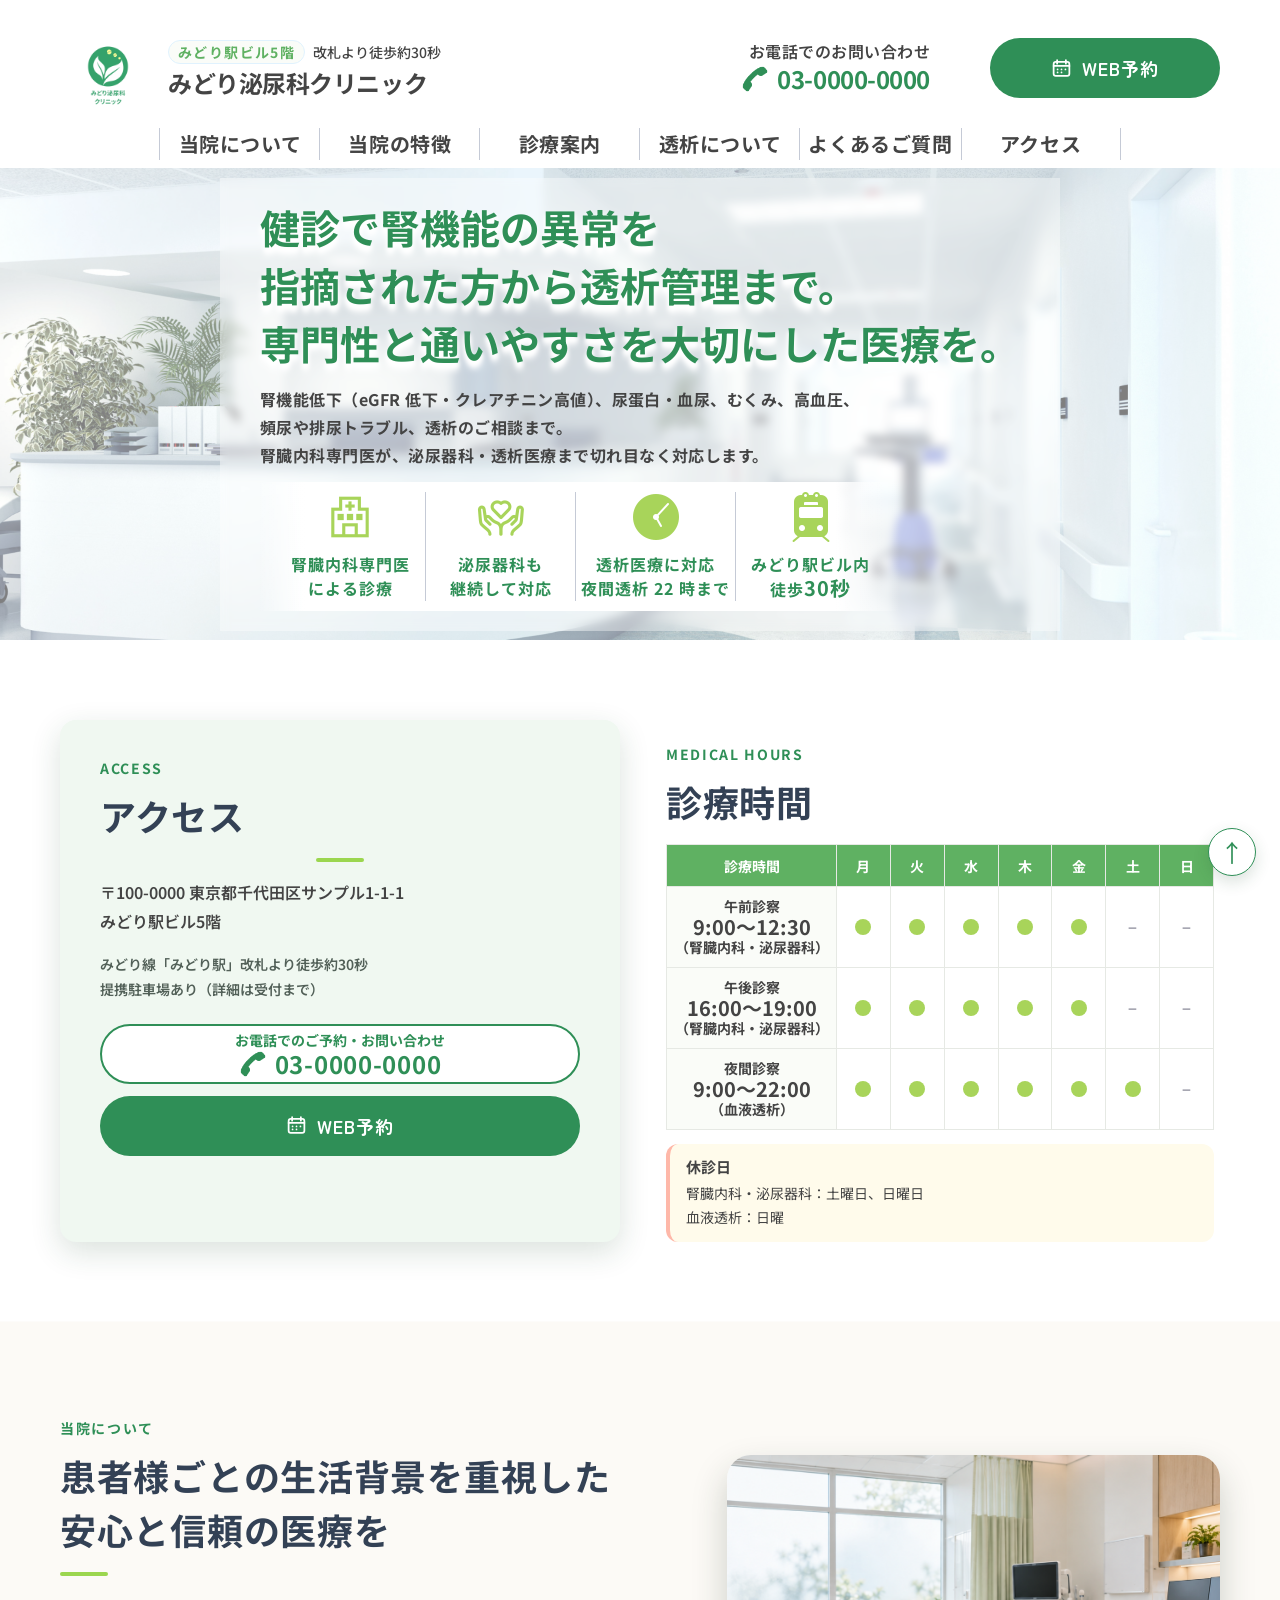
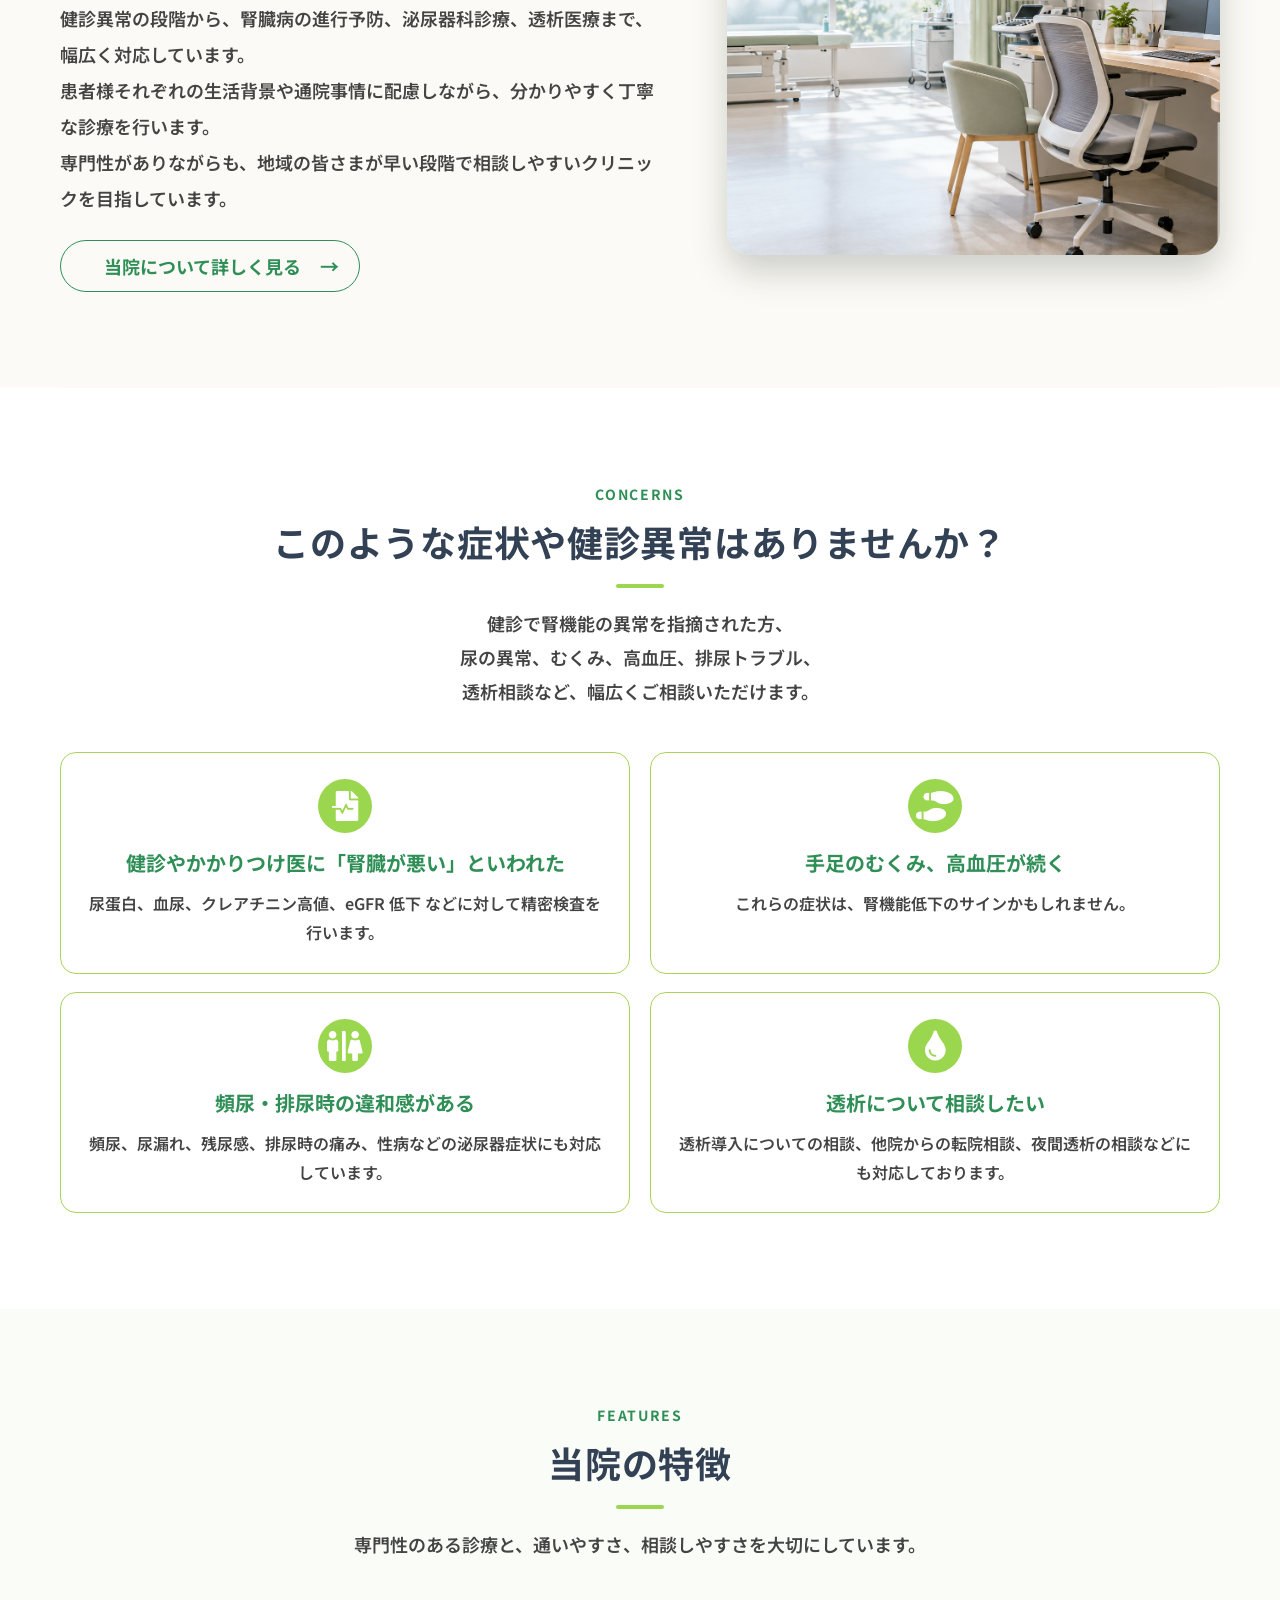
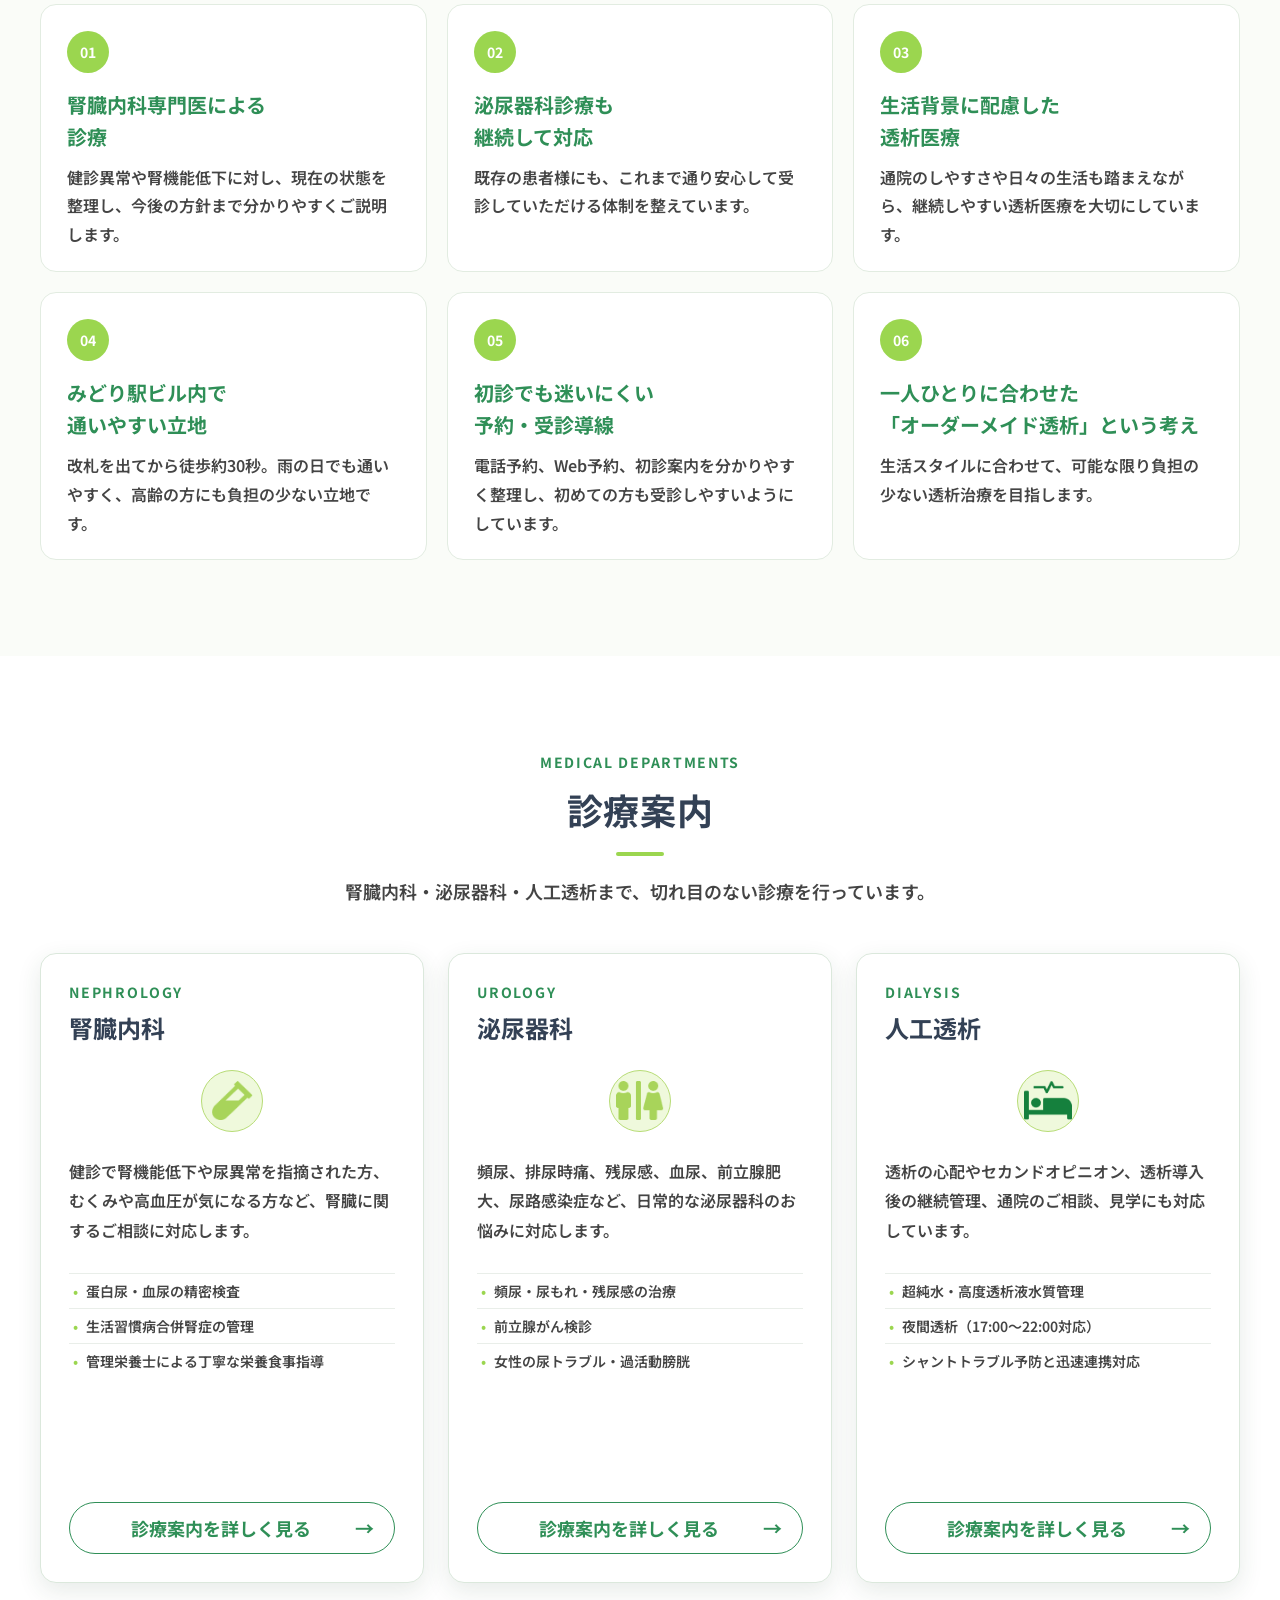
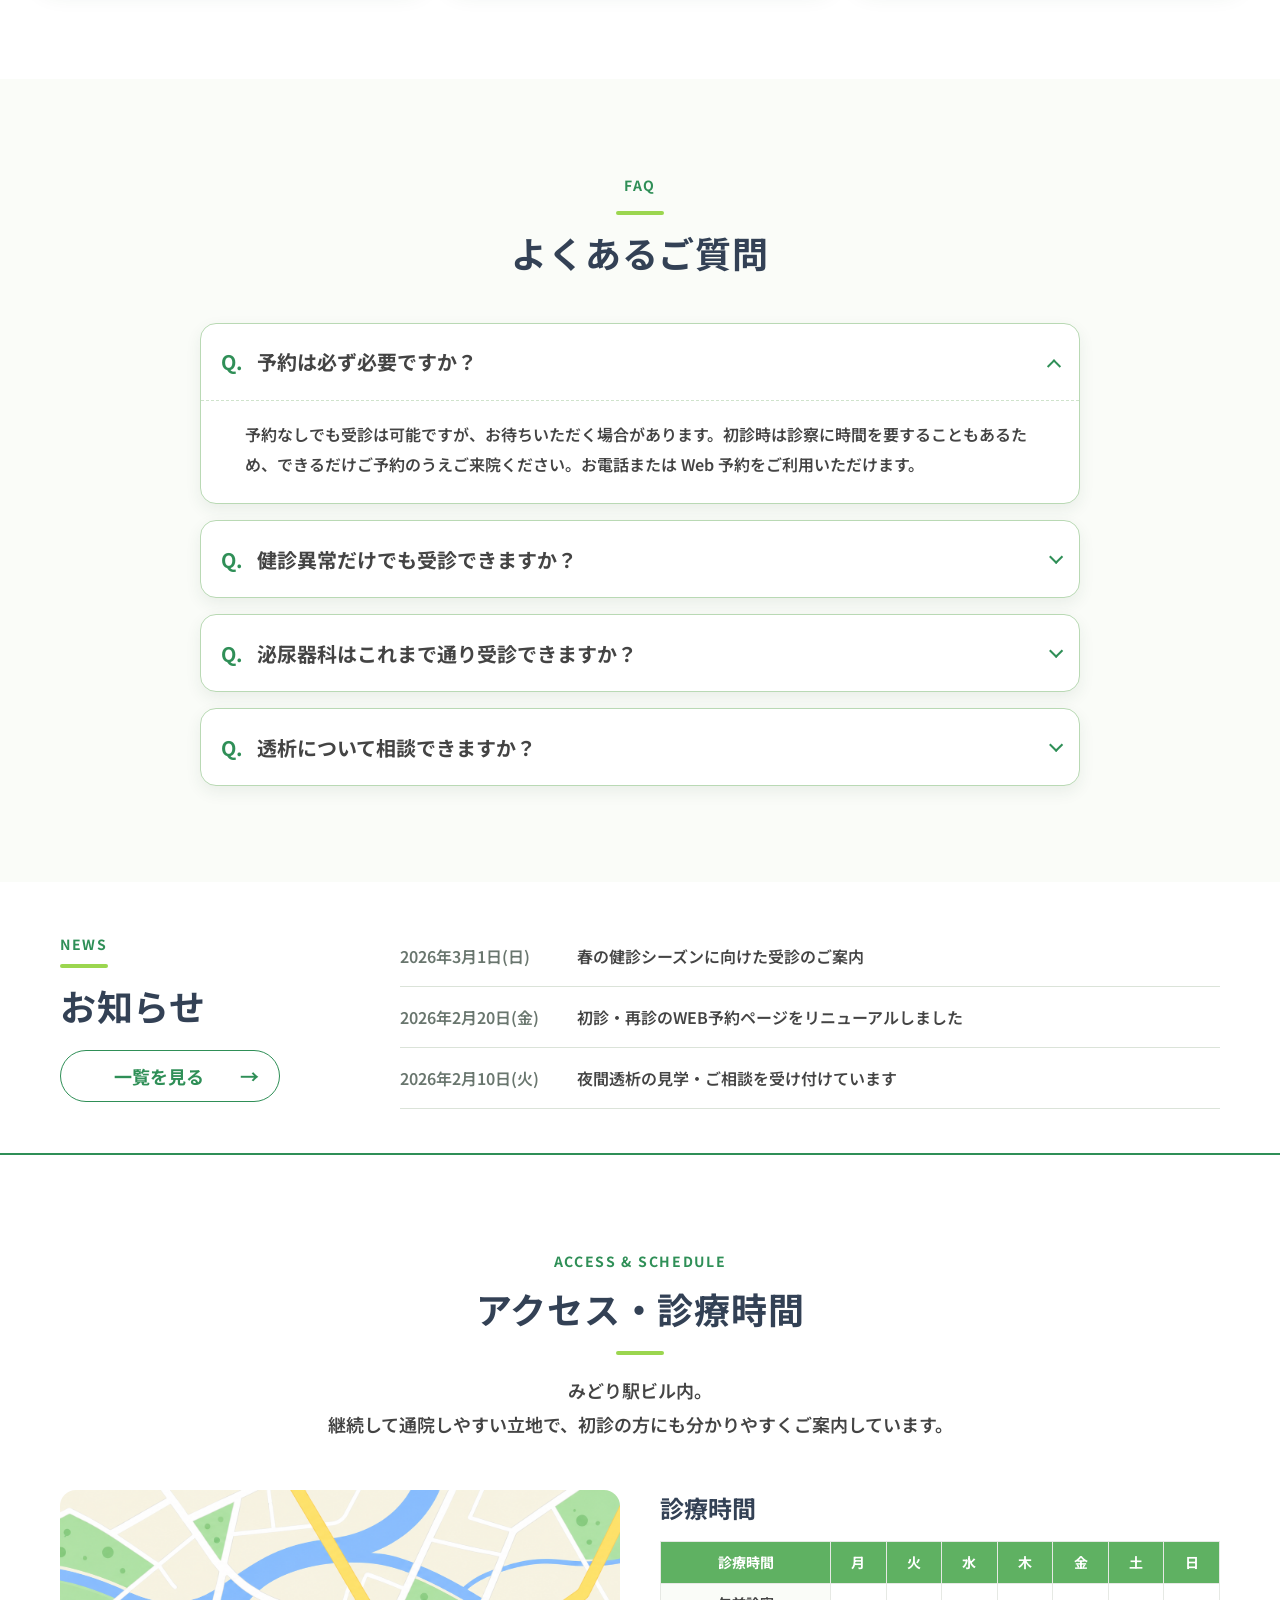
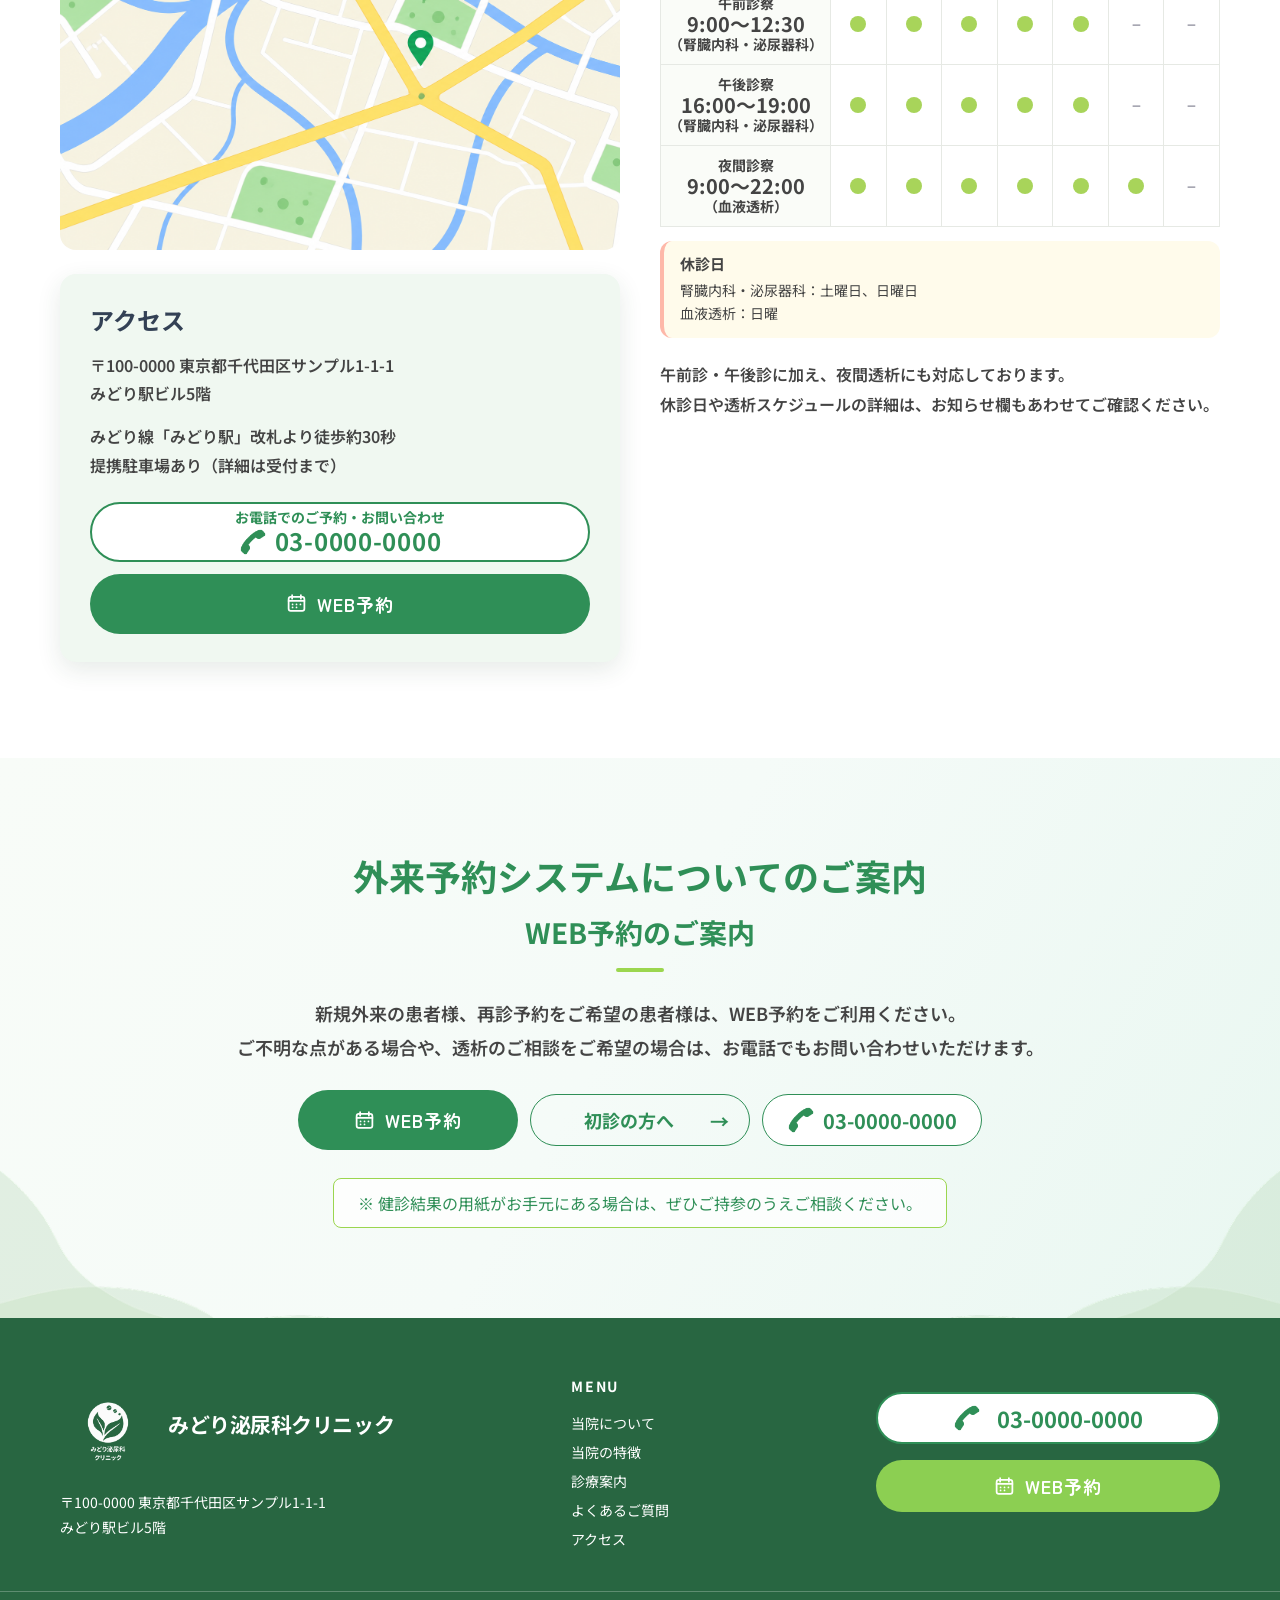
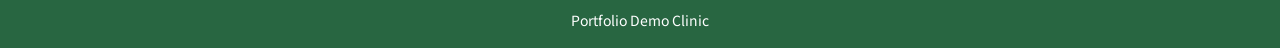
==== index.html @ 46f527d0 "Add files via upload" ====
<!doctype html>
<html lang="ja">
  <head>
    <meta charset="UTF-8" />
    <meta name="viewport" content="width=device-width, initial-scale=1.0" />
    <meta name="description" content="みどり泌尿科クリニック" />
    <title>みどり泌尿科クリニック</title>
    <link rel="stylesheet" href="./css/style.css" />
  </head>
  <body id="top">
    <div id="app">
  <!-- Header -->
  <header class="site-header" data-node-id="1667:19910">
    <div class="header__main shell">
      <a class="brand" href="#top" aria-label="みどり泌尿科クリニック ホーム">
        <img class="brand__logo brand__logo--image" src="./images/clinic-logo.png" alt="みどり泌尿科クリニック ロゴ" />
        <span class="brand__copy">
          <span class="brand__eyebrow"><b>みどり駅ビル5階</b><small>改札より徒歩約30秒</small></span>
          <span class="brand__name">みどり泌尿科クリニック</span>
        </span>
      </a>
      <div class="header__actions">
        <a class="phone" href="tel:0300000000">
          <span>お電話でのお問い合わせ</span>
          <strong><img src="./images/call.png" alt="" aria-hidden="true" />03-0000-0000</strong>
        </a>
        <a class="booking button" href="#booking">WEB予約</a>
      </div>
      <input class="menu-toggle" id="menu-toggle" type="checkbox" />
      <label class="menu-button" for="menu-toggle">
        <img src="./images/mobile-menu.svg" alt="" /><span class="sr-only">メニューを開く</span>
      </label>
    </div>
    <nav class="global-nav" id="global-nav" aria-label="メインナビゲーション">
      <div class="global-nav__inner">
        <a href="#about">当院について</a><a href="#features">当院の特徴</a><a href="#departments">診療案内</a><a href="#departments">透析について</a><a href="#faq">よくあるご質問</a><a href="#access">アクセス</a>
      </div>
    </nav>
  </header>

  <!-- Main content -->
  <main>
    <!-- Hero / FV -->
    <section class="hero" data-node-id="1667:19911">
      <img class="hero__background" src="./images/hero.png" alt="清潔感のあるクリニック院内" />
      <div class="hero__shell shell">
        <div class="hero__panel">
          <h1>
            <span class="copy-desktop">健診で腎機能の異常を<br />指摘された方から透析管理まで。<br />専門性と通いやすさを大切にした医療を。</span>
            <span class="copy-mobile"><span>健診で腎機能の異常を指摘された方から透析管理まで。</span><span>専門性と通いやすさを</span><span>大切にした医療を。</span></span>
          </h1>
          <p class="hero__lead">
            <span class="copy-desktop">腎機能低下（eGFR 低下・クレアチニン高値）、尿蛋白・血尿、むくみ、高血圧、<br />頻尿や排尿トラブル、透析のご相談まで。<br />腎臓内科専門医が、泌尿器科・透析医療まで切れ目なく対応します。</span>
            <span class="copy-mobile"><span>腎機能低下（eGFR 低下・クレアチニン値）、尿蛋白・血尿、むくみ、高血圧、頻尿や</span><span>排尿トラブル、透析のご相談まで。</span><span>腎臓内科専門医が、泌尿器科・透析医療まで</span><span>切れ目なく対応します。</span></span>
          </p>
          <ul class="feature-list">
            
              <li class="feature-list__item">
                <img src="./images/hospital.png" alt="" />
                <span>腎臓内科専門医<br />による診療</span>
              </li>
              <li class="feature-list__item">
                <img src="./images/charity.png" alt="" />
                <span>泌尿器科も<br />継続して対応</span>
              </li>
              <li class="feature-list__item">
                <img src="./images/clock.png" alt="" />
                <span>透析医療に対応<br />夜間透析 22 時まで</span>
              </li>
              <li class="feature-list__item">
                <img src="./images/train.png" alt="" />
                <span>みどり駅ビル内<br />徒歩<strong>30秒</strong></span>
              </li>
          </ul>
        </div>
        <section class="mobile-info" aria-label="アクセス・診療時間・ご予約情報">
          <div class="mobile-info__block mobile-info__access">
            <span class="round-icon round-icon--pin" aria-hidden="true"></span>
            <h2>アクセス</h2>
            <p>〒100-0000 東京都千代田区サンプル1-1-1<br />みどり駅ビル5階</p>
          </div>
          <div class="mobile-info__block mobile-info__schedule">
            <span class="round-icon round-icon--clock" aria-hidden="true"></span>
            <h2>診療時間</h2>
            
  <div class="schedule-table-wrap">
    <table class="schedule-table">
      <thead><tr><th>診療時間</th><th>月</th><th>火</th><th>水</th><th>木</th><th>金</th><th>土</th><th>日</th></tr></thead>
      <tbody><tr><th><small>午前診察</small><strong>9:00<br />〜<br />12:30</strong><small>（腎臓内科・泌尿器科）</small></th><td><img src="./images/schedule-dot.svg" alt="診療あり" /></td><td><img src="./images/schedule-dot.svg" alt="診療あり" /></td><td><img src="./images/schedule-dot.svg" alt="診療あり" /></td><td><img src="./images/schedule-dot.svg" alt="診療あり" /></td><td><img src="./images/schedule-dot.svg" alt="診療あり" /></td><td>−</td><td>−</td></tr><tr><th><small>午後診察</small><strong>16:00<br />〜<br />19:00</strong><small>（腎臓内科・泌尿器科）</small></th><td><img src="./images/schedule-dot.svg" alt="診療あり" /></td><td><img src="./images/schedule-dot.svg" alt="診療あり" /></td><td><img src="./images/schedule-dot.svg" alt="診療あり" /></td><td><img src="./images/schedule-dot.svg" alt="診療あり" /></td><td><img src="./images/schedule-dot.svg" alt="診療あり" /></td><td>−</td><td>−</td></tr><tr><th><small>夜間診察</small><strong>9:00<br />〜<br />22:00</strong><small>（血液透析）</small></th><td><img src="./images/schedule-dot.svg" alt="診療あり" /></td><td><img src="./images/schedule-dot.svg" alt="診療あり" /></td><td><img src="./images/schedule-dot.svg" alt="診療あり" /></td><td><img src="./images/schedule-dot.svg" alt="診療あり" /></td><td><img src="./images/schedule-dot.svg" alt="診療あり" /></td><td><img src="./images/schedule-dot.svg" alt="診療あり" /></td><td>−</td></tr></tbody>
    </table>
  </div>
            <div class="closed-days"><h3>休診日</h3><p>腎臓内科・泌尿器科：土曜日、日曜日</p><p>血液透析：日曜</p></div>
          </div>
          <div class="mobile-info__block mobile-info__phone">
            <span class="round-icon round-icon--phone" aria-hidden="true"></span>
            <h2>お電話でのご予約</h2>
            <a class="mobile-phone" href="tel:0300000000"><small>お電話でのご予約・お問い合わせ</small><strong><img src="./images/call.png" alt="" />03-0000-0000</strong></a>
            <p class="caption">受付時間：診療時間に準ずる</p>
          </div>
          <div class="mobile-info__block mobile-info__booking">
            <span class="round-icon round-icon--calendar" aria-hidden="true"></span>
            <h2>24時間受付</h2>
            <a class="button mobile-booking" href="#booking">WEB予約</a>
          </div>
        </section>
      </div>
    </section>

    <!-- Access and schedule -->
    <section class="quick-access section-shell" aria-label="アクセスと診療時間">
      <article class="clinic-card">
        <p class="section-kicker">ACCESS</p><h2>アクセス</h2>
        <p>〒100-0000 東京都千代田区サンプル1-1-1<br />みどり駅ビル5階</p>
        <p class="clinic-card__route">みどり線「みどり駅」改札より徒歩約30秒<br />提携駐車場あり（詳細は受付まで）</p>
        <a class="phone-button" href="tel:0300000000"><small>お電話でのご予約・お問い合わせ</small><strong><img src="./images/call.png" alt="" aria-hidden="true" />03-0000-0000</strong></a>
        <a class="button" href="#booking">WEB予約</a>
      </article>
      <article class="quick-schedule"><p class="section-kicker">MEDICAL HOURS</p><h2>診療時間</h2>
  <div class="schedule-table-wrap">
    <table class="schedule-table">
      <thead><tr><th>診療時間</th><th>月</th><th>火</th><th>水</th><th>木</th><th>金</th><th>土</th><th>日</th></tr></thead>
      <tbody><tr><th><small>午前診察</small><strong>9:00<br />〜<br />12:30</strong><small>（腎臓内科・泌尿器科）</small></th><td><img src="./images/schedule-dot.svg" alt="診療あり" /></td><td><img src="./images/schedule-dot.svg" alt="診療あり" /></td><td><img src="./images/schedule-dot.svg" alt="診療あり" /></td><td><img src="./images/schedule-dot.svg" alt="診療あり" /></td><td><img src="./images/schedule-dot.svg" alt="診療あり" /></td><td>−</td><td>−</td></tr><tr><th><small>午後診察</small><strong>16:00<br />〜<br />19:00</strong><small>（腎臓内科・泌尿器科）</small></th><td><img src="./images/schedule-dot.svg" alt="診療あり" /></td><td><img src="./images/schedule-dot.svg" alt="診療あり" /></td><td><img src="./images/schedule-dot.svg" alt="診療あり" /></td><td><img src="./images/schedule-dot.svg" alt="診療あり" /></td><td><img src="./images/schedule-dot.svg" alt="診療あり" /></td><td>−</td><td>−</td></tr><tr><th><small>夜間診察</small><strong>9:00<br />〜<br />22:00</strong><small>（血液透析）</small></th><td><img src="./images/schedule-dot.svg" alt="診療あり" /></td><td><img src="./images/schedule-dot.svg" alt="診療あり" /></td><td><img src="./images/schedule-dot.svg" alt="診療あり" /></td><td><img src="./images/schedule-dot.svg" alt="診療あり" /></td><td><img src="./images/schedule-dot.svg" alt="診療あり" /></td><td><img src="./images/schedule-dot.svg" alt="診療あり" /></td><td>−</td></tr></tbody>
    </table>
  </div><div class="closed-days"><h3>休診日</h3><p>腎臓内科・泌尿器科：土曜日、日曜日</p><p>血液透析：日曜</p></div></article>
    </section>

    <!-- About clinic -->
    <section class="about section-shell" id="about">
      <div class="about__copy"><p class="section-kicker">当院について</p><h2>患者様ごとの生活背景を重視した<br />安心と信頼の医療を</h2><p>健診異常の段階から、腎臓病の進行予防、泌尿器科診療、透析医療まで、幅広く対応しています。<br />患者様それぞれの生活背景や通院事情に配慮しながら、分かりやすく丁寧な診療を行います。<br />専門性がありながらも、地域の皆さまが早い段階で相談しやすいクリニックを目指しています。</p><a class="outline-button" href="#departments">当院について詳しく見る <span>→</span></a></div>
      <img class="about__image" src="./images/about-clinic-room.png" alt="明るく清潔なクリニックの診察室" />
    </section>

    <!-- Concerns -->
    <section class="concerns section-shell">
      <div class="section-heading"><p class="section-kicker">CONCERNS</p><h2>このような症状や健診異常はありませんか？</h2><p>健診で腎機能の異常を指摘された方、<br />尿の異常、むくみ、高血圧、排尿トラブル、<br />透析相談など、幅広くご相談いただけます。</p></div>
      <div class="concern-grid"><article class="concern-card"><span class="concern-card__icon"><img src="./images/concerns-1.png" alt="" /></span><div><h3>健診やかかりつけ医に「腎臓が悪い」といわれた</h3><p>尿蛋白、血尿、クレアチニン高値、eGFR 低下 などに対して精密検査を行います。</p></div></article><article class="concern-card"><span class="concern-card__icon"><img src="./images/concerns-2.png" alt="" /></span><div><h3>手足のむくみ、高血圧が続く</h3><p>これらの症状は、腎機能低下のサインかもしれません。</p></div></article><article class="concern-card"><span class="concern-card__icon"><img src="./images/concerns-3.png" alt="" /></span><div><h3>頻尿・排尿時の違和感がある</h3><p>頻尿、尿漏れ、残尿感、排尿時の痛み、性病などの泌尿器症状にも対応しています。</p></div></article><article class="concern-card"><span class="concern-card__icon"><img src="./images/concerns-4.png" alt="" /></span><div><h3>透析について相談したい</h3><p>透析導入についての相談、他院からの転院相談、夜間透析の相談などにも対応しております。</p></div></article></div>
    </section>

    <!-- Clinic features -->
    <section class="features-section" id="features"><div class="section-shell"><div class="section-heading"><p class="section-kicker">FEATURES</p><h2>当院の特徴</h2><p>専門性のある診療と、通いやすさ、相談しやすさを大切にしています。</p></div><div class="feature-grid"><article class="feature-card"><span>01</span><h3>腎臓内科専門医による<br />診療</h3><p>健診異常や腎機能低下に対し、現在の状態を整理し、今後の方針まで分かりやすくご説明します。</p></article><article class="feature-card"><span>02</span><h3>泌尿器科診療も<br />継続して対応</h3><p>既存の患者様にも、これまで通り安心して受診していただける体制を整えています。</p></article><article class="feature-card"><span>03</span><h3>生活背景に配慮した<br />透析医療</h3><p>通院のしやすさや日々の生活も踏まえながら、継続しやすい透析医療を大切にしています。</p></article><article class="feature-card"><span>04</span><h3>みどり駅ビル内で<br />通いやすい立地</h3><p>改札を出てから徒歩約30秒。雨の日でも通いやすく、高齢の方にも負担の少ない立地です。</p></article><article class="feature-card"><span>05</span><h3>初診でも迷いにくい<br />予約・受診導線</h3><p>電話予約、Web予約、初診案内を分かりやすく整理し、初めての方も受診しやすいようにしています。</p></article><article class="feature-card"><span>06</span><h3>一人ひとりに合わせた<br />「オーダーメイド透析」という考え</h3><p>生活スタイルに合わせて、可能な限り負担の少ない透析治療を目指します。</p></article></div></div></section>

    <!-- Medical departments -->
    <section class="departments section-shell" id="departments"><div class="section-heading"><p class="section-kicker">MEDICAL DEPARTMENTS</p><h2>診療案内</h2><p>腎臓内科・泌尿器科・人工透析まで、切れ目のない診療を行っています。</p></div><div class="department-grid"><article class="department-card"><p>NEPHROLOGY</p><h3>腎臓内科</h3><div class="department-card__symbol" aria-hidden="true"><img src="./images/nephrology.png" alt="" /></div><p class="department-card__text">健診で腎機能低下や尿異常を指摘された方、むくみや高血圧が気になる方など、腎臓に関するご相談に対応します。</p><ul><li>蛋白尿・血尿の精密検査</li><li>生活習慣病合併腎症の管理</li><li>管理栄養士による丁寧な栄養食事指導</li></ul><a class="outline-button" href="#access">診療案内を詳しく見る <span>→</span></a></article><article class="department-card"><p>UROLOGY</p><h3>泌尿器科</h3><div class="department-card__symbol" aria-hidden="true"><img src="./images/urology.png" alt="" /></div><p class="department-card__text">頻尿、排尿時痛、残尿感、血尿、前立腺肥大、尿路感染症など、日常的な泌尿器科のお悩みに対応します。</p><ul><li>頻尿・尿もれ・残尿感の治療</li><li>前立腺がん検診</li><li>女性の尿トラブル・過活動膀胱</li></ul><a class="outline-button" href="#access">診療案内を詳しく見る <span>→</span></a></article><article class="department-card"><p>DIALYSIS</p><h3>人工透析</h3><div class="department-card__symbol" aria-hidden="true"><img src="./images/dialysis.png" alt="" /></div><p class="department-card__text">透析の心配やセカンドオピニオン、透析導入後の継続管理、通院のご相談、見学にも対応しています。</p><ul><li>超純水・高度透析液水質管理</li><li>夜間透析（17:00〜22:00対応）</li><li>シャントトラブル予防と迅速連携対応</li></ul><a class="outline-button" href="#access">診療案内を詳しく見る <span>→</span></a></article></div></section>

    <!-- FAQ -->
    <section class="faq-section" id="faq"><div class="section-shell"><div class="section-heading"><p class="section-kicker">FAQ</p><h2>よくあるご質問</h2></div><div class="faq-list"><div class="faq-item"><input class="faq-toggle" type="radio" name="faq" id="faq-1" checked /><label class="faq-question" for="faq-1"><span>Q.</span>予約は必ず必要ですか？<b aria-hidden="true"></b></label><p>予約なしでも受診は可能ですが、お待ちいただく場合があります。初診時は診察に時間を要することもあるため、できるだけご予約のうえご来院ください。お電話または Web 予約をご利用いただけます。</p></div><div class="faq-item"><input class="faq-toggle" type="radio" name="faq" id="faq-2" /><label class="faq-question" for="faq-2"><span>Q.</span>健診異常だけでも受診できますか？<b aria-hidden="true"></b></label><p>はい。健診結果をご持参のうえご相談ください。必要に応じて、精密検査や今後の治療方針をご案内します。</p></div><div class="faq-item"><input class="faq-toggle" type="radio" name="faq" id="faq-3" /><label class="faq-question" for="faq-3"><span>Q.</span>泌尿器科はこれまで通り受診できますか？<b aria-hidden="true"></b></label><p>はい。頻尿、血尿、排尿時の痛みなど、泌尿器科の症状にもこれまで通り対応しています。</p></div><div class="faq-item"><input class="faq-toggle" type="radio" name="faq" id="faq-4" /><label class="faq-question" for="faq-4"><span>Q.</span>透析について相談できますか？<b aria-hidden="true"></b></label><p>透析導入のご相談、他院からの転院、夜間透析についてもお気軽にお問い合わせください。</p></div></div></div></section>

    <!-- News -->
    <section class="news section-shell" id="news"><div><p class="section-kicker">NEWS</p><h2>お知らせ</h2><a class="outline-button" href="#news">一覧を見る <span>→</span></a></div><ul><li><time datetime="2026-03-01">2026年3月1日(日)</time><a href="#news">春の健診シーズンに向けた受診のご案内</a></li><li><time datetime="2026-02-20">2026年2月20日(金)</time><a href="#news">初診・再診のWEB予約ページをリニューアルしました</a></li><li><time datetime="2026-02-10">2026年2月10日(火)</time><a href="#news">夜間透析の見学・ご相談を受け付けています</a></li></ul></section>

    <!-- Access and schedule details -->
    <section class="access-section" id="access"><div class="section-shell"><div class="section-heading"><p class="section-kicker">ACCESS &amp; SCHEDULE</p><h2>アクセス・診療時間</h2><p>みどり駅ビル内。<br />継続して通院しやすい立地で、初診の方にも分かりやすくご案内しています。</p></div><div class="access-grid"><div><div class="map-placeholder" role="img" aria-label="みどり駅ビル周辺地図">MAP</div><article class="access-contact"><h3>アクセス</h3><p>〒100-0000 東京都千代田区サンプル1-1-1<br />みどり駅ビル5階</p><p>みどり線「みどり駅」改札より徒歩約30秒<br />提携駐車場あり（詳細は受付まで）</p><a class="phone-button" href="tel:0300000000"><small>お電話でのご予約・お問い合わせ</small><strong><img src="./images/call.png" alt="" aria-hidden="true" />03-0000-0000</strong></a><a class="button" href="#booking">WEB予約</a></article></div><article class="access-schedule"><h3>診療時間</h3>
  <div class="schedule-table-wrap">
    <table class="schedule-table">
      <thead><tr><th>診療時間</th><th>月</th><th>火</th><th>水</th><th>木</th><th>金</th><th>土</th><th>日</th></tr></thead>
      <tbody><tr><th><small>午前診察</small><strong>9:00<br />〜<br />12:30</strong><small>（腎臓内科・泌尿器科）</small></th><td><img src="./images/schedule-dot.svg" alt="診療あり" /></td><td><img src="./images/schedule-dot.svg" alt="診療あり" /></td><td><img src="./images/schedule-dot.svg" alt="診療あり" /></td><td><img src="./images/schedule-dot.svg" alt="診療あり" /></td><td><img src="./images/schedule-dot.svg" alt="診療あり" /></td><td>−</td><td>−</td></tr><tr><th><small>午後診察</small><strong>16:00<br />〜<br />19:00</strong><small>（腎臓内科・泌尿器科）</small></th><td><img src="./images/schedule-dot.svg" alt="診療あり" /></td><td><img src="./images/schedule-dot.svg" alt="診療あり" /></td><td><img src="./images/schedule-dot.svg" alt="診療あり" /></td><td><img src="./images/schedule-dot.svg" alt="診療あり" /></td><td><img src="./images/schedule-dot.svg" alt="診療あり" /></td><td>−</td><td>−</td></tr><tr><th><small>夜間診察</small><strong>9:00<br />〜<br />22:00</strong><small>（血液透析）</small></th><td><img src="./images/schedule-dot.svg" alt="診療あり" /></td><td><img src="./images/schedule-dot.svg" alt="診療あり" /></td><td><img src="./images/schedule-dot.svg" alt="診療あり" /></td><td><img src="./images/schedule-dot.svg" alt="診療あり" /></td><td><img src="./images/schedule-dot.svg" alt="診療あり" /></td><td><img src="./images/schedule-dot.svg" alt="診療あり" /></td><td>−</td></tr></tbody>
    </table>
  </div><div class="closed-days"><h4>休診日</h4><p>腎臓内科・泌尿器科：土曜日、日曜日</p><p>血液透析：日曜</p></div><p class="access-schedule__note">午前診・午後診に加え、夜間透析にも対応しております。<br />休診日や透析スケジュールの詳細は、お知らせ欄もあわせてご確認ください。</p></article></div></div></section>

    <!-- Final CTA -->
    <section class="booking-cta" id="booking"><div class="section-shell"><p>外来予約システム<span class="cta-sp-break"><br /></span>についてのご案内</p><h2>WEB予約のご案内</h2><span></span><div><p>新規外来の患者様、再診予約をご希望の患者様は、WEB予約をご利用ください。<br />ご不明な点がある場合や、透析のご相談をご希望の場合は、お電話でもお問い合わせいただけます。</p><a class="button" href="#booking">WEB予約</a><a class="outline-button" href="#access">初診の方へ <span>→</span></a><a class="booking-cta__phone" href="tel:0300000000"><img src="./images/call.png" alt="" aria-hidden="true" />03-0000-0000</a></div><small>※ 健診結果の用紙がお手元にある場合は、ぜひご持参のうえご相談ください。</small></div></section>
  </main>

  <!-- Back to top -->
  <a class="back-to-top" href="#top" aria-label="ページ上部へ戻る">↑</a>
  <!-- Footer -->
  <footer class="site-footer"><div class="section-shell"><div class="footer-brand"><a class="brand" href="#top"><img class="brand__logo brand__logo--image" src="./images/clinic-logo.png" alt="みどり泌尿科クリニック ロゴ" /><span class="brand__copy"><span class="brand__name">みどり腎臓・<br />泌尿器クリニック</span></span></a><p>〒100-0000 東京都千代田区サンプル1-1-1<br />みどり駅ビル5階</p></div><div class="footer-menu"><h2>MENU</h2><a href="#about">当院について</a><a href="#features">当院の特徴</a><a href="#departments">診療案内</a><a href="#faq">よくあるご質問</a><a href="#access">アクセス</a></div><div class="footer-contact"><a href="tel:0300000000">☎ 03-0000-0000</a><a class="button" href="#booking">WEB予約</a></div></div><small>Portfolio Demo Clinic</small></footer>
</div>
  </body>
</html>
---- css/style.css ----
@import url('https://fonts.googleapis.com/css2?family=Noto+Sans+JP:wght@500;600;700&family=Zen+Maru+Gothic:wght@700&display=swap');

:root {
  --green: #2f8f57;
  --lime: #9bd64f;
  --ink: #444;
  --line: #c5cad6;
  --white: #fff;
  --content: 1160px;
}

* { box-sizing: border-box; }
html { color: var(--ink); font-family: 'Noto Sans JP', system-ui, sans-serif; scroll-behavior: smooth; }
body { margin: 0; min-width: 320px; }
a { color: inherit; text-decoration: none; }
img { display: block; max-width: 100%; }
.shell { width: min(var(--content), calc(100% - 32px)); margin-inline: auto; }
.sr-only { position: absolute; width: 1px; height: 1px; padding: 0; margin: -1px; overflow: hidden; clip: rect(0, 0, 0, 0); white-space: nowrap; border: 0; }

/* Header */
.site-header {
  position: relative;
  z-index: 10;
  height: 168px;
  padding-top: 20px;
  background: rgba(255, 255, 255, .95);
  backdrop-filter: blur(6px);
}
.header__main { height: 96px; display: flex; align-items: center; justify-content: space-between; }
.brand { display: flex; align-items: center; gap: 12px; min-width: 0; }
.brand__logo { width: 76px; height: 76px; object-fit: contain; border-radius: 16px; }
.header__main .brand__logo { width: 96px; height: 96px; }
.brand__logo--image { background: #fff; }
.footer-brand .brand__logo--image { content: url('../images/clinic-logo-white.png'); background: transparent; }
.footer-brand .brand__logo { width: 96px; height: 96px; }
.brand__logo--mark { display: grid; place-items: center; border: 3px solid #5fb162; color: #5fb162; background: #f6fbf2; font-size: 38px; font-weight: 500; line-height: 1; }
.brand__logo--mark > span { transform: rotate(45deg); }
.brand__copy { display: flex; flex-direction: column; gap: 5px; }
.brand__eyebrow { display: flex; align-items: center; gap: 8px; }
.brand__eyebrow b { padding: 3px 9px; border: 1px solid #e0f2fe; border-radius: 99px; color: #5fb162; background: #fafcf8; font-size: 14px; letter-spacing: .1em; line-height: 16px; }
.brand__eyebrow small { font-size: 14px; font-weight: 500; }
.brand__name { font-size: 24px; font-weight: 700; line-height: 28px; letter-spacing: -.45px; white-space: nowrap; }
.header__actions { display: flex; align-items: center; gap: 60px; }
.phone { display: flex; flex-direction: column; align-items: flex-end; line-height: 1; }
.phone > span { font-size: 16px; font-weight: 600; letter-spacing: .03em; }
.phone strong { display: inline-flex; align-items: center; gap: 8px; margin-top: 6px; color: var(--green); font-size: 24px; letter-spacing: -.45px; }
.phone strong img { width: 28px; height: 28px; object-fit: contain; }
.button { display: grid; place-items: center; width: 230px; height: 60px; border-radius: 99px; color: var(--white); background: var(--green); font-family: 'Zen Maru Gothic', sans-serif; font-size: 18px; font-weight: 700; letter-spacing: .05em; transition: transform .2s ease, background-color .2s ease; }
.booking.button, .mobile-booking, .clinic-card > .button, .access-contact > .button, .booking-cta .button, .footer-contact .button { display: inline-flex; align-items: center; justify-content: center; gap: 10px; }
.booking.button::before, .mobile-booking::before, .clinic-card > .button::before, .access-contact > .button::before, .booking-cta .button::before, .footer-contact .button::before { content: ''; width: 21px; height: 21px; flex: 0 0 21px; background: url('../images/calendar.svg') center / contain no-repeat; }
.button:hover { background: #27794a; transform: translateY(-1px); }
.global-nav { margin-top: 12px; }
.global-nav__inner { display: flex; justify-content: center; width: 974px; max-width: calc(100% - 32px); margin-inline: auto; }
.global-nav a { display: grid; place-items: center; min-width: 160px; padding: 8px; border-left: 1px solid var(--line); font-size: 20px; font-weight: 700; line-height: 16px; letter-spacing: .03em; white-space: nowrap; }
.global-nav a:last-child { border-right: 1px solid var(--line); }
.menu-button { display: none; cursor: pointer; }
.menu-toggle { position: absolute; width: 1px; height: 1px; opacity: 0; pointer-events: none; }
.mobile-info { display: none; }
.copy-mobile { display: none; }

/* Hero / FV */
.hero { position: relative; height: 472px; overflow: hidden; }
.hero__background { position: absolute; inset: 0; width: 100%; height: 100%; object-fit: cover; opacity: .5; }
.hero__shell { position: relative; display: flex; align-items: center; justify-content: center; height: 100%; padding-inline: 30px; }
.hero__panel { width: 840px; min-height: 452px; display: flex; flex-direction: column; justify-content: center; gap: 13px; padding: 20px 40px; background: rgba(255, 255, 255, .38); backdrop-filter: blur(5px); }
.hero h1 { margin: 0; color: var(--green); font-size: 40px; font-weight: 700; line-height: 1.45; white-space: nowrap; text-shadow: 0 4px 4px #fff; filter: drop-shadow(0 4px 2px #fff); }
.hero__lead { margin: 0; font-size: 16px; font-weight: 700; line-height: 28px; letter-spacing: .03em; }
.feature-list { display: grid; grid-template-columns: 150px 150px 160px 150px; width: 640px; margin: 0; padding: 10px 15px; list-style: none; background: linear-gradient(90deg, transparent 0%, #fff 7%, #fff 90%, transparent 100%); }
.feature-list__item { display: flex; flex-direction: column; align-items: center; justify-content: center; gap: 10px; min-height: 108px; color: var(--green); font-size: 16px; font-weight: 700; line-height: 24px; letter-spacing: 1px; text-align: center; }
.feature-list__item + .feature-list__item { border-left: 1px solid var(--line); }
.feature-list__item img { width: 50px; height: 50px; object-fit: contain; }
.feature-list__item strong { font-size: 20px; }

/* Shared content sections */
.section-shell { width: min(var(--content), calc(100% - 64px)); margin-inline: auto; }
.section-kicker { margin: 0 0 10px; color: var(--green); font-size: 14px; font-weight: 700; letter-spacing: .12em; }
.section-kicker::after { display: none; }
.section-heading { text-align: center; }
.section-heading h2:has(+ p)::after, .about__copy h2:has(+ p)::after, .clinic-card h2:has(+ p)::after { content: ''; display: block; width: 48px; height: 4px; margin: 16px auto 0; background: var(--lime); }
.about__copy h2:has(+ p)::after { margin-left: 0; }
.section-heading h2:has(+ p)::after, .about__copy h2:has(+ p)::after, .clinic-card h2:has(+ p)::after, .news .section-kicker::after, .faq-section .section-kicker::after, .booking-cta > div > span { border-radius: 99px; }
.section-heading h2, .quick-access h2, .about h2, .news h2 { margin: 0; color: #334155; font-size: 36px; line-height: 1.5; letter-spacing: .02em; text-wrap: balance; }
.section-heading > p:last-child { margin: 18px 0 0; font-size: 18px; font-weight: 600; line-height: 1.9; }
.outline-button { position: relative; display: inline-flex; align-items: center; justify-content: center; min-width: 220px; height: 52px; padding: 0 42px 0 20px; border: 1px solid var(--green); border-radius: 99px; color: var(--green); font-size: 18px; font-weight: 700; transition: background-color .2s ease, color .2s ease; }
.outline-button span { position: absolute; right: 20px; font-size: 19px; }
.outline-button:hover { color: #fff; background: var(--green); }
.phone-button { display: flex; flex-direction: column; align-items: center; justify-content: center; height: 60px; border: 2px solid var(--green); border-radius: 99px; color: var(--green); }
.phone-button small { font-size: 14px; font-weight: 700; }
.phone-button strong { display: inline-flex; align-items: center; justify-content: center; gap: 8px; font-size: 24px; line-height: 1.2; letter-spacing: .03em; }
.phone-button strong img, .booking-cta__phone img { width: 28px; height: 28px; object-fit: contain; }
.schedule-table-wrap { width: 100%; margin-top: 16px; overflow: hidden; }
.schedule-table { width: 100%; border-collapse: collapse; table-layout: fixed; text-align: center; }
.schedule-table th, .schedule-table td { border: 1px solid #e6e9e4; }
.schedule-table thead th { height: 42px; color: #fff; background: #5fb162; font-size: 14px; }
.schedule-table thead th:first-child { width: 170px; }
.schedule-table tbody th { padding: 10px 5px; background: #fafcf8; }
.schedule-table tbody th small, .schedule-table tbody th strong { display: block; }
.schedule-table tbody th strong br { display: none; }
.schedule-table tbody th small { font-size: 14px; line-height: 19px; }
.schedule-table tbody th strong { font-size: 20px; line-height: 22px; white-space: nowrap; }
.schedule-table tbody td { color: #778; font-size: 16px; }
.schedule-table tbody td img { width: 16px; height: 16px; margin: auto; }
.closed-days { margin-top: 14px; padding: 12px 16px; border-left: 4px solid #feb8a9; border-radius: 12px; background: #fffbeb; }
.closed-days h3, .closed-days h4 { margin: 0 0 5px; font-size: 15px; }
.closed-days p { margin: 0; font-size: 14px; line-height: 1.7; }

/* Access and schedule */
.quick-access { display: grid; grid-template-columns: 1fr 1fr; gap: 40px; padding-block: 80px; }
.clinic-card { padding: 38px 40px; border-radius: 16px; background: #f0f8f1; box-shadow: 0 10px 30px rgba(33, 76, 45, .16); }
.clinic-card h2, .quick-schedule h2 { font-size: 36px; }
.clinic-card > p:not(.section-kicker) { margin: 16px 0 0; font-size: 16px; font-weight: 600; line-height: 1.8; }
.clinic-card__route { color: #526058; font-size: 14px !important; }
.clinic-card .phone-button { margin-top: 22px; background: #fff; }
.clinic-card .button { width: 100%; margin-top: 12px; }
.quick-schedule { padding: 24px 6px 0; }

/* About clinic */
.about { display: grid; grid-template-columns: 1.1fr .9fr; gap: 64px; align-items: center; padding-block: 96px; background: #fcfaf6; box-shadow: 0 0 0 100vmax #fcfaf6; clip-path: inset(0 -100vmax); }
.about__copy h2 { max-width: 620px; font-size: 36px; text-wrap: balance; }
.about__copy h2 br { display: block; }
.about__copy > p:not(.section-kicker) { margin: 24px 0; font-size: 18px; font-weight: 600; line-height: 2; }
.about__copy .outline-button { min-width: 300px; padding-left: 32px; padding-right: 48px; }
.about__image { width: 100%; height: 400px; border-radius: 24px; object-fit: cover; box-shadow: 0 16px 35px rgba(30, 50, 35, .22); }

/* Concerns */
.concerns { padding-block: 96px; }
.concerns .section-heading > p:last-child { font-size: 18px; }
.concern-grid { display: grid; grid-template-columns: 1fr 1fr; gap: 18px 20px; margin-top: 44px; }
.concern-card { display: flex; flex-direction: column; align-items: center; gap: 14px; min-height: 148px; padding: 26px 28px; border: 1px solid #a8d45a; border-radius: 16px; text-align: center; }
.concern-card__icon { display: grid; place-items: center; flex: 0 0 54px; width: 54px; height: 54px; border-radius: 50%; color: #fff; background: var(--lime); font-size: 28px; font-weight: 700; }
.concern-card__icon img { width: auto; height: auto; max-width: 38px; max-height: 31px; object-fit: contain; }
.concern-card h3 { margin: 0 0 10px; color: var(--green); font-size: 20px; line-height: 1.6; text-align: center; }
.concern-card p { margin: 0; font-size: 16px; font-weight: 600; line-height: 1.8; text-align: center; }

/* Clinic features */
.features-section, /* FAQ */
.faq-section { background: #fafcf8; }
.features-section { padding-block: 96px; }
.features-section > .section-shell, /* Medical departments */
.departments { width: min(1200px, calc(100% - 48px)); }
.feature-grid { display: grid; grid-template-columns: repeat(3, 1fr); gap: 20px; margin-top: 42px; }
.feature-card { min-height: 234px; padding: 26px 26px 22px; border: 1px solid #e2ece1; border-radius: 16px; background: #fff; }
.feature-card > span { display: grid; place-items: center; width: 42px; height: 42px; border-radius: 50%; color: #fff; background: var(--lime); font-size: 14px; font-weight: 700; }
.feature-card h3 { margin: 16px 0 10px; color: var(--green); font-size: 20px; line-height: 1.6; }
.feature-card p { margin: 0; font-size: 16px; font-weight: 600; line-height: 1.8; }

.departments { padding-block: 96px; }
.department-grid { display: grid; grid-template-columns: repeat(3, 1fr); gap: 24px; margin-top: 44px; }
.department-card { display: flex; flex-direction: column; min-height: 630px; padding: 28px; border: 1px solid #dbe8dc; border-radius: 16px; background: #fff; box-shadow: 0 8px 24px rgba(33, 76, 45, .11); }
.department-card > p:first-child { margin: 0; color: var(--green); font-size: 14px; font-weight: 700; letter-spacing: .13em; }
.department-card h3 { margin: 8px 0 0; font-size: 24px; color: #334155; }
.department-card__symbol { display: grid; place-items: center; align-self: center; width: 62px; height: 62px; margin: 25px 0; border: 1px solid #b7dc76; border-radius: 50%; color: var(--green); background: #eff9dc; font-size: 36px; font-weight: 400; }
.department-card__symbol img { width: auto; height: auto; max-width: 48px; max-height: 40px; object-fit: contain; }
.department-card__text { min-height: 96px; margin: 0; font-size: 16px; font-weight: 600; line-height: 1.85; }
.department-card ul { min-height: 116px; margin: 20px 0; padding: 0; list-style: none; }
.department-card li { padding: 7px 0 7px 18px; border-top: 1px solid #e9eee9; font-size: 14px; font-weight: 600; line-height: 1.45; }
.department-card li::before { content: '•'; margin-left: -14px; margin-right: 8px; color: var(--lime); }
.department-card .outline-button { width: 100%; min-width: 0; margin-top: auto; }

.faq-section { padding-block: 96px; }
.faq-section .section-kicker::after { content: ''; display: block; width: 48px; height: 4px; margin-top: 16px; background: var(--lime); }
.faq-section .section-kicker::after { margin-inline: auto; }
.faq-list { display: grid; gap: 16px; width: min(880px, 100%); margin: 44px auto 0; }
.faq-item { overflow: hidden; border: 1px solid #b9d9b4; border-radius: 16px; background: #fff; box-shadow: 0 6px 16px rgba(33, 76, 45, .08); }
.faq-toggle { position: absolute; opacity: 0; pointer-events: none; }
.faq-question { display: flex; align-items: center; gap: 14px; min-height: 76px; padding: 16px 20px; cursor: pointer; font-size: 20px; font-weight: 700; }
.faq-question > span { color: var(--green); font-size: 20px; }
.faq-question b { width: 10px; height: 10px; margin-left: auto; border-right: 2px solid var(--green); border-bottom: 2px solid var(--green); transform: rotate(45deg) translateY(-3px); transition: transform .2s ease; }
.faq-toggle:checked ~ .faq-question b { transform: rotate(225deg) translate(-3px, -3px); }
.faq-item > p { display: none; margin: 0; padding: 18px 44px 24px; border-top: 1px dashed #cfe3cc; font-size: 16px; font-weight: 600; line-height: 1.9; }
.faq-toggle:checked ~ p { display: block; }

/* News */
.news { display: grid; grid-template-columns: 280px 1fr; gap: 60px; align-items: center; padding-block: 44px; }
.news .section-kicker::after { content: ''; display: block; width: 48px; height: 4px; margin-top: 10px; background: var(--lime); }
.news .outline-button { margin-top: 18px; }
.news ul { margin: 0; padding: 0; list-style: none; }
.news li { display: flex; gap: 32px; padding: 18px 0; border-bottom: 1px solid #dbe3d9; font-size: 16px; font-weight: 600; }
.news time { flex: 0 0 145px; color: #69766e; }
.news li, .news li a { text-align: left; }
.news li a { flex: 1; }

/* Access and schedule details */
.access-section { padding-block: 96px; border-top: 2px solid var(--green); }
.access-grid { display: grid; grid-template-columns: 1fr 1fr; gap: 40px; align-items: start; margin-top: 48px; }
.map-placeholder { display: grid; place-items: center; height: 360px; margin-bottom: 24px; color: transparent; background: url('../images/map-placeholder.png') center / cover no-repeat; border-radius: 16px; font-size: 22px; font-weight: 700; letter-spacing: .2em; text-indent: -9999px; }
.access-contact { padding: 28px 30px; border-radius: 16px; background: #f0f8f1; box-shadow: 0 8px 24px rgba(33, 76, 45, .11); }
.access-contact h3, .access-schedule h3 { margin: 0; font-size: 24px; color: #334155; }
.access-contact p { margin: 14px 0; font-size: 16px; font-weight: 600; line-height: 1.8; }
.access-contact .phone-button { margin-top: 22px; background: #fff; }
.access-contact .button { width: 100%; margin-top: 12px; }
.access-schedule { padding: 0; }
.access-schedule__note { margin: 22px 0 0; font-size: 16px; font-weight: 600; line-height: 1.85; }

/* Final CTA */
.booking-cta { position: relative; isolation: isolate; overflow: hidden; padding-block: 90px; background: linear-gradient(120deg, #f8fcf8 0%, #f5fbf8 48%, #e9f7f1 100%); text-align: center; }
.booking-cta::before, .booking-cta::after { content: ''; position: absolute; z-index: -1; bottom: -24px; width: 460px; height: 512px; background: url('../images/cta-wave.png') left bottom / contain no-repeat; opacity: .9; pointer-events: none; }
.booking-cta::before { left: -26px; }
.booking-cta::after { right: -26px; transform: scaleX(-1); }
.booking-cta > div { position: relative; z-index: 1; }
.booking-cta > div > p:first-child { margin: 0; color: var(--green); font-size: 36px; font-weight: 700; line-height: 1.5; }
.cta-sp-break { display: none; }
.booking-cta h2 { margin: 10px 0 0; color: var(--green); font-size: 28px; }
.booking-cta > div > span { display: block; width: 48px; height: 4px; margin: 16px auto 24px; background: var(--lime); }
.booking-cta > div > div > p { margin: 0; font-size: 18px; font-weight: 600; line-height: 1.9; }
.booking-cta .button, .booking-cta .outline-button { display: inline-flex; justify-content: center; width: 220px; margin: 26px 6px 0; vertical-align: middle; }
.booking-cta .outline-button { gap: 0; }
.booking-cta__phone { display: inline-flex; align-items: center; justify-content: center; gap: 8px; width: 220px; height: 52px; margin: 26px 6px 0; padding: 0 20px; border: 1px solid var(--green); border-radius: 99px; color: var(--green); background: #fff; font-size: 20px; font-weight: 700; vertical-align: middle; transition: background-color .2s ease, color .2s ease, transform .2s ease; }
.booking-cta__phone:hover { color: #fff; background: var(--green); transform: translateY(-1px); }
.booking-cta > div > small { display: inline-block; margin-top: 28px; padding: 12px 24px; border: 1px solid var(--lime); border-radius: 8px; color: var(--green); background: rgba(255,255,255,.78); font-size: 16px; }

/* Footer */
.site-footer { padding-top: 58px; color: #fff; background: #286641; }
.site-footer > div { display: grid; grid-template-columns: 1.3fr .7fr 1fr; gap: 64px; }
.site-footer .brand__name { font-size: 0; line-height: 1.4; }
.site-footer .brand__name::after { content: 'みどり泌尿科クリニック'; font-size: 21px; line-height: 1.4; }
.footer-brand p { margin: 18px 0 0; font-size: 14px; line-height: 1.8; }
.footer-menu { display: grid; grid-template-columns: 1fr; align-content: start; gap: 9px; }
.footer-menu h2 { margin: 0 0 8px; font-size: 14px; letter-spacing: .12em; }
.footer-menu a { font-size: 14px; }
.footer-contact { text-align: right; }
.footer-contact p { margin: 0; font-size: 14px; text-align: center; }
.footer-contact > a:not(.button) { display: flex; align-items: center; justify-content: center; gap: 8px; width: 100%; height: 52px; margin-top: 16px; padding: 0 20px; border: 2px solid var(--green); border-radius: 99px; color: var(--green); background: #fff; font-size: 0; font-weight: 700; }
.footer-contact > a:not(.button)::before { content: ''; width: 28px; height: 28px; background: url('../images/call.png') center / contain no-repeat; }
.footer-contact > a:not(.button)::after { content: '03-0000-0000'; color: var(--green); font-size: 22px; }
.footer-contact .button { width: 100%; height: 52px; margin-top: 16px; background: #8ccf52; }
.site-footer > small { display: block; padding: 18px 32px; margin-top: 42px; border-top: 1px solid rgba(255,255,255,.25); font-size: 14px; text-align: center; }
.back-to-top { position: fixed; right: 24px; bottom: 24px; z-index: 8; display: grid; place-items: center; width: 48px; height: 48px; border: 1px solid var(--green); border-radius: 50%; color: var(--green); background: #fff; box-shadow: 0 6px 16px rgba(33, 76, 45, .16); font-size: 24px; line-height: 1; transition: color .2s ease, background-color .2s ease, transform .2s ease; }
.back-to-top:hover { color: #fff; background: var(--green); transform: translateY(-2px); }

/* Tablet */
@media (max-width: 1024px) {
  .site-header { height: 128px; padding-top: 12px; }
  .header__main { height: 72px; }
  .brand__logo, .header__main .brand__logo { width: 60px; height: 60px; }
  .brand__name { font-size: 19px; }
  .brand__eyebrow small { display: none; }
  .header__actions { gap: 20px; }
  .phone > span { font-size: 14px; }
  .phone strong { font-size: 18px; }
  .phone strong img { width: 24px; height: 24px; }
  .booking { width: 150px; height: 48px; font-size: 16px; }
  .global-nav { margin-top: 4px; }
  .global-nav a { min-width: 0; flex: 1; font-size: 15px; }
  .hero { height: auto; min-height: 472px; }
  .hero__shell { padding-block: 20px; }
  .hero__panel { width: min(840px, 100%); min-height: 432px; }
  .hero h1 { font-size: clamp(28px, 4vw, 40px); }
  .hero__lead { font-size: 16px; }
}

/* Mobile */
@media (max-width: 767px) {
  .site-header { height: 80px; padding-top: 0; background: #fff; box-shadow: 0 1px 1px rgba(0, 0, 0, .1); }
  .header__main { width: 100%; height: 80px; padding-inline: 16px; }
  .brand { gap: 12px; }
  .brand__logo, .header__main .brand__logo { width: 50px; height: 50px; }
  .brand__copy { gap: 0; }
  .brand__eyebrow { gap: 8px; }
  .brand__eyebrow b { padding: 3px 9px; font-size: 14px; line-height: 16px; letter-spacing: 0; }
  .brand__eyebrow small { display: inline; font-size: 14px; line-height: 15px; }
  .brand__name { max-width: 226px; font-size: 18px; line-height: 22px; white-space: normal; }
  .header__actions { display: none; }
  .menu-button { display: grid; place-items: center; width: 32px; height: 32px; padding: 8px; border: 0; border-radius: 0; background: transparent; }
  .menu-button img { width: 18px; height: 14px; }
  .global-nav { position: absolute; top: 80px; left: 0; width: 100%; max-height: 0; margin: 0; overflow: hidden; background: rgba(255, 255, 255, .98); transition: max-height .25s ease; }
  .global-nav.is-open { max-height: 380px; }
  .header__main:has(.menu-toggle:checked) + .global-nav { max-height: 380px; }
  .global-nav__inner { display: grid; grid-template-columns: 1fr 1fr; width: 100%; max-width: none; padding: 12px; }
  .global-nav a { min-height: 52px; border: 0; border-bottom: 1px solid #e8ebee; font-size: 14px; }
  .global-nav a:last-child { border-right: 0; }
  .hero { height: 1780px; min-height: 1780px; background: #f8fafc; }
  .hero__background { object-position: 58% top; opacity: .18; }
  .hero__shell { width: 100%; height: auto; min-height: 1780px; display: flex; flex-direction: column; justify-content: flex-start; padding: 30px 16px; }
  .hero__panel { width: 358px; max-width: 100%; min-height: 550px; gap: 13px; padding: 20px 8px; }
  .hero h1 { width: 100%; margin: 0; font-size: 26px; line-height: 32px; white-space: normal; }
  .hero__lead { width: 100%; margin: 0; font-size: 16px; line-height: 24px; }
  .copy-desktop { display: none; }
  .copy-mobile, .copy-mobile > span { display: block; }
  .feature-list { grid-template-columns: 150px 150px; grid-template-rows: 108px 108px; width: 340px; max-width: 100%; padding: 10px 15px; background: linear-gradient(90deg, transparent 0%, #fff 7%, #fff 90%, transparent 100%); }
  .feature-list__item { min-height: 108px; padding: 0; font-size: 16px; line-height: 24px; }
  .feature-list__item + .feature-list__item { border-left: 0; }
  .feature-list__item:nth-child(even) { border-left: 1px solid var(--line); }
  .feature-list__item:nth-child(n + 3) { border-top: 0; }
  .feature-list__item img { width: 50px; height: 50px; }

  .mobile-info { display: flex; flex-direction: column; width: 358px; max-width: 100%; height: 1170px; margin-top: 0; overflow: hidden; border: 1px solid #f1f5f9; border-radius: 16px; background: #fff; box-shadow: 0 10px 15px -3px rgba(0, 0, 0, .16), 0 4px 6px -4px rgba(0, 0, 0, .16); }
  .mobile-info__block { display: flex; flex-direction: column; align-items: center; padding: 12px; border-top: 1px solid #f1f5f9; }
  .mobile-info__block:first-child { border-top: 0; }
  .mobile-info__access { height: 188px; }
  .mobile-info__schedule { height: 582px; padding-top: 13px; }
  .mobile-info__phone { height: 209px; padding-top: 13px; }
  .mobile-info__booking { height: 189px; padding-top: 13px; }
  .round-icon { position: relative; display: grid; place-items: center; flex: 0 0 48px; width: 48px; height: 48px; border-radius: 50%; color: #fff; background: #a8d45a; line-height: 1; }
  .round-icon--pin::before { content: ''; width: 14px; height: 18px; border: 3px solid #fff; border-radius: 50% 50% 50% 0; transform: translateY(-2px) rotate(-45deg); }
  .round-icon--pin::after { content: ''; position: absolute; top: 17px; left: 21px; width: 6px; height: 6px; border-radius: 50%; background: #fff; }
  .round-icon--clock::before { content: ''; width: 20px; height: 20px; border: 3px solid #fff; border-radius: 50%; }
  .round-icon--clock::after { content: ''; position: absolute; top: 14px; left: 23px; width: 6px; height: 9px; border-left: 2px solid #fff; border-bottom: 2px solid #fff; }
  .round-icon--phone::before { content: '☎'; font-size: 24px; }
  .round-icon--calendar::before { content: ''; width: 18px; height: 20px; border: 3px solid #fff; border-radius: 2px; }
  .round-icon--calendar::after { content: '✓'; position: absolute; top: 14px; left: 17px; font-size: 14px; font-weight: 700; }
  .mobile-info h2 { margin: 8px 0 0; color: #334155; font-size: 18px; line-height: 28px; text-align: center; }
  .mobile-info__access > p { width: 100%; margin: 8px 0 0; font-size: 16px; font-weight: 700; line-height: 28px; }
  .schedule-table-wrap { width: 100%; margin-top: 8px; overflow: hidden; }
  .schedule-table { width: 100%; border-collapse: collapse; table-layout: fixed; font-size: 14px; text-align: center; }
  .schedule-table th, .schedule-table td { border: 1px solid #efefef; }
  .schedule-table thead th { height: 45px; padding: 0; color: #fff; background: #5fb162; font-size: 14px; }
  .schedule-table thead th:first-child { width: 96px; }
  .schedule-table tbody th { width: 96px; padding: 10px 3px; background: #fafcf8; }
  .schedule-table tbody tr:nth-child(-n + 2) { height: 105px; }
  .schedule-table tbody tr:last-child { height: 89px; }
  .schedule-table tbody th small, .schedule-table tbody th strong { display: block; }
  .schedule-table tbody th strong { font-size: 15px; line-height: 18px; white-space: nowrap; }
  .schedule-table tbody td { padding: 0; color: #666; font-size: 16px; }
  .schedule-table tbody td img { width: 16px; height: 16px; margin: auto; }
  .closed-days { width: 100%; margin-top: 8px; padding: 12px 12px 12px 16px; border-left: 4px solid #feb8a9; border-radius: 16px; background: rgba(255, 251, 235, .5); }
  .closed-days h3 { margin: 0 0 8px; font-size: 18px; line-height: 20px; }
  .closed-days p { margin: 0; font-size: 14px; line-height: 22px; }
  .mobile-phone { display: flex; flex-direction: column; align-items: center; justify-content: center; width: 100%; height: 60px; margin-top: 0; border: 2px solid var(--green); border-radius: 99px; color: var(--green); }
  .mobile-phone small { font-size: 14px; font-weight: 700; line-height: 16px; }
  .mobile-phone strong { display: flex; align-items: center; font-size: 30px; line-height: 32px; letter-spacing: 1.2px; }
  .mobile-phone img { width: 35px; height: 35px; object-fit: contain; }
  .caption { margin: 6px 0 0; color: #64748b; font-size: 14px; line-height: 16px; }
  .mobile-booking { width: 100%; height: 60px; margin-top: 12px; }

  .section-shell { width: min(100% - 32px, 560px); }
  .features-section > .section-shell, .departments { width: min(100% - 32px, 560px); }
  .quick-access { display: none; }
  .section-kicker { font-size: 14px; }
  .section-heading h2, .quick-access h2, .about h2, .news h2 { font-size: 26px; line-height: 1.5; text-wrap: balance; word-break: normal; overflow-wrap: anywhere; }
  .section-heading > p:last-child { font-size: 18px; line-height: 1.8; text-wrap: pretty; word-break: normal; overflow-wrap: anywhere; }
  .outline-button { min-width: 210px; height: 50px; font-size: 18px; }
  .about { grid-template-columns: 1fr; gap: 28px; padding-block: 64px; }
  .about__copy h2 { width: 100%; max-width: none; font-size: 26px; line-height: 1.5; letter-spacing: -.02em; text-wrap: balance; word-break: normal; overflow-wrap: normal; line-break: strict; }
  .about__copy h2 br { display: none; }
  .about__copy > p:not(.section-kicker) { width: 100%; max-width: none; margin: 20px 0; font-size: 18px; line-height: 1.9; text-wrap: pretty; word-break: normal; overflow-wrap: normal; }
  .about__copy > p:not(.section-kicker) br { display: none; }
  .about__copy .outline-button { width: 100%; min-width: 0; }
  .about__image { height: 260px; border-radius: 16px; }
  .concerns, .departments { padding-block: 64px; }
  .concerns .section-heading > p:last-child { font-size: 18px; }
  .concern-grid { grid-template-columns: 1fr; gap: 12px; margin-top: 30px; }
  .concern-card { min-height: 0; padding: 20px; gap: 14px; }
  .concern-card__icon { flex-basis: 46px; width: 46px; height: 46px; font-size: 22px; }
  .concern-card h3 { margin: 0 0 7px; font-size: 20px; }
  .concern-card p { font-size: 16px; line-height: 1.7; }
  .features-section, .faq-section { padding-block: 64px; }
  .feature-grid, .department-grid { grid-template-columns: 1fr; gap: 14px; margin-top: 30px; }
  .feature-card { min-height: 0; padding: 20px; }
  .feature-card > span { width: 38px; height: 38px; }
  .feature-card h3 { margin: 12px 0 6px; font-size: 20px; line-height: 1.5; text-wrap: balance; word-break: normal; overflow-wrap: anywhere; }
  .feature-card h3 br { display: none; }
  .feature-card:nth-child(6) h3 br { display: block; }
  .feature-card p { font-size: 16px; }
  .department-card { min-height: 0; padding: 24px; }
  .department-card__symbol { width: 54px; height: 54px; margin: 18px 0; }
  .department-card__text, .department-card ul { min-height: 0; }
  .department-card ul { margin: 16px 0 22px; }
  .faq-list { gap: 16px; margin-top: 30px; }
  .faq-question { min-height: 66px; padding: 12px; gap: 10px; font-size: 20px; }
  .faq-item > p { padding: 0 20px 20px 39px; font-size: 16px; line-height: 1.85; }
  .news { display: flex; flex-direction: column; gap: 0; padding-block: 48px; }
  .news > div { display: contents; }
  .news .section-kicker { order: 1; width: 100%; margin-bottom: 10px; text-align: center; }
  .news .section-kicker::after { margin-top: 16px; margin-inline: auto; }
  .news h2 { order: 2; width: 100%; margin: 0; text-align: center; }
  .news ul { order: 3; margin-top: 20px; }
  .news .outline-button { order: 4; align-self: center; margin: 20px 0 0; }
  .news li { display: grid; gap: 6px; padding: 14px 0; font-size: 16px; }
  .news time { flex: none; }
  .access-section { padding-block: 64px; }
  .access-grid { grid-template-columns: 1fr; gap: 28px; margin-top: 30px; }
  .map-placeholder { height: 260px; }
  .access-contact { padding: 22px 20px; }
  .access-schedule { padding: 0; }
  .access-contact h3, .access-schedule h3 { font-size: 21px; }
  .schedule-table { font-size: 14px; }
  .schedule-table thead th { height: 38px; font-size: 14px; }
  .schedule-table thead th:first-child { width: 96px; }
  .schedule-table tbody th { padding: 10px 3px; }
  .schedule-table tbody th strong { font-size: 15px; line-height: 18px; white-space: nowrap; }
  .schedule-table tbody th small { font-size: 14px; line-height: 16px; }
  .schedule-table tbody td img { width: 13px; height: 13px; }
  .access-schedule__note { font-size: 16px; }
  .booking-cta { padding-block: 64px; }
  .booking-cta::before, .booking-cta::after { bottom: -18px; width: 280px; height: 312px; opacity: .82; }
  .booking-cta::before { left: -24px; }
  .booking-cta::after { right: -24px; }
  .booking-cta h2 { font-size: 26px; }
  .booking-cta > div > p:first-child { text-wrap: balance; word-break: normal; overflow-wrap: normal; line-break: strict; }
  .cta-sp-break { display: inline; }
  .booking-cta > div > div > p { font-size: 16px; }
  .booking-cta .button, .booking-cta .outline-button { display: flex; width: 100%; margin: 14px auto 0; }
  .booking-cta__phone { display: flex; width: 100%; margin: 8px auto 0; font-size: 18px; }
  .booking-cta > div > small { font-size: 14px; line-height: 1.7; }
  .site-footer { padding-top: 46px; }
  .site-footer > div { grid-template-columns: 1fr; gap: 30px; }
  .footer-brand { order: 1; }
  .footer-brand .brand { flex-direction: column; align-items: flex-start; gap: 12px; }
  .footer-contact { order: 2; display: flex; flex-direction: column; align-items: flex-start; }
  .footer-menu { order: 3; }
  .site-footer .brand__name { max-width: none; font-size: 0; line-height: 1.4; white-space: nowrap; }
  .site-footer .brand__name::after { display: block; font-size: 21px; line-height: 1.4; }
  .footer-contact { text-align: left; }
  .footer-brand .brand__logo { width: 96px; height: 96px; }
  .footer-contact > a:not(.button), .footer-contact .button { width: 100%; max-width: 260px; }
  .site-footer > small { margin-top: 32px; }
  .back-to-top { right: 16px; bottom: 16px; width: 44px; height: 44px; font-size: 22px; }
}
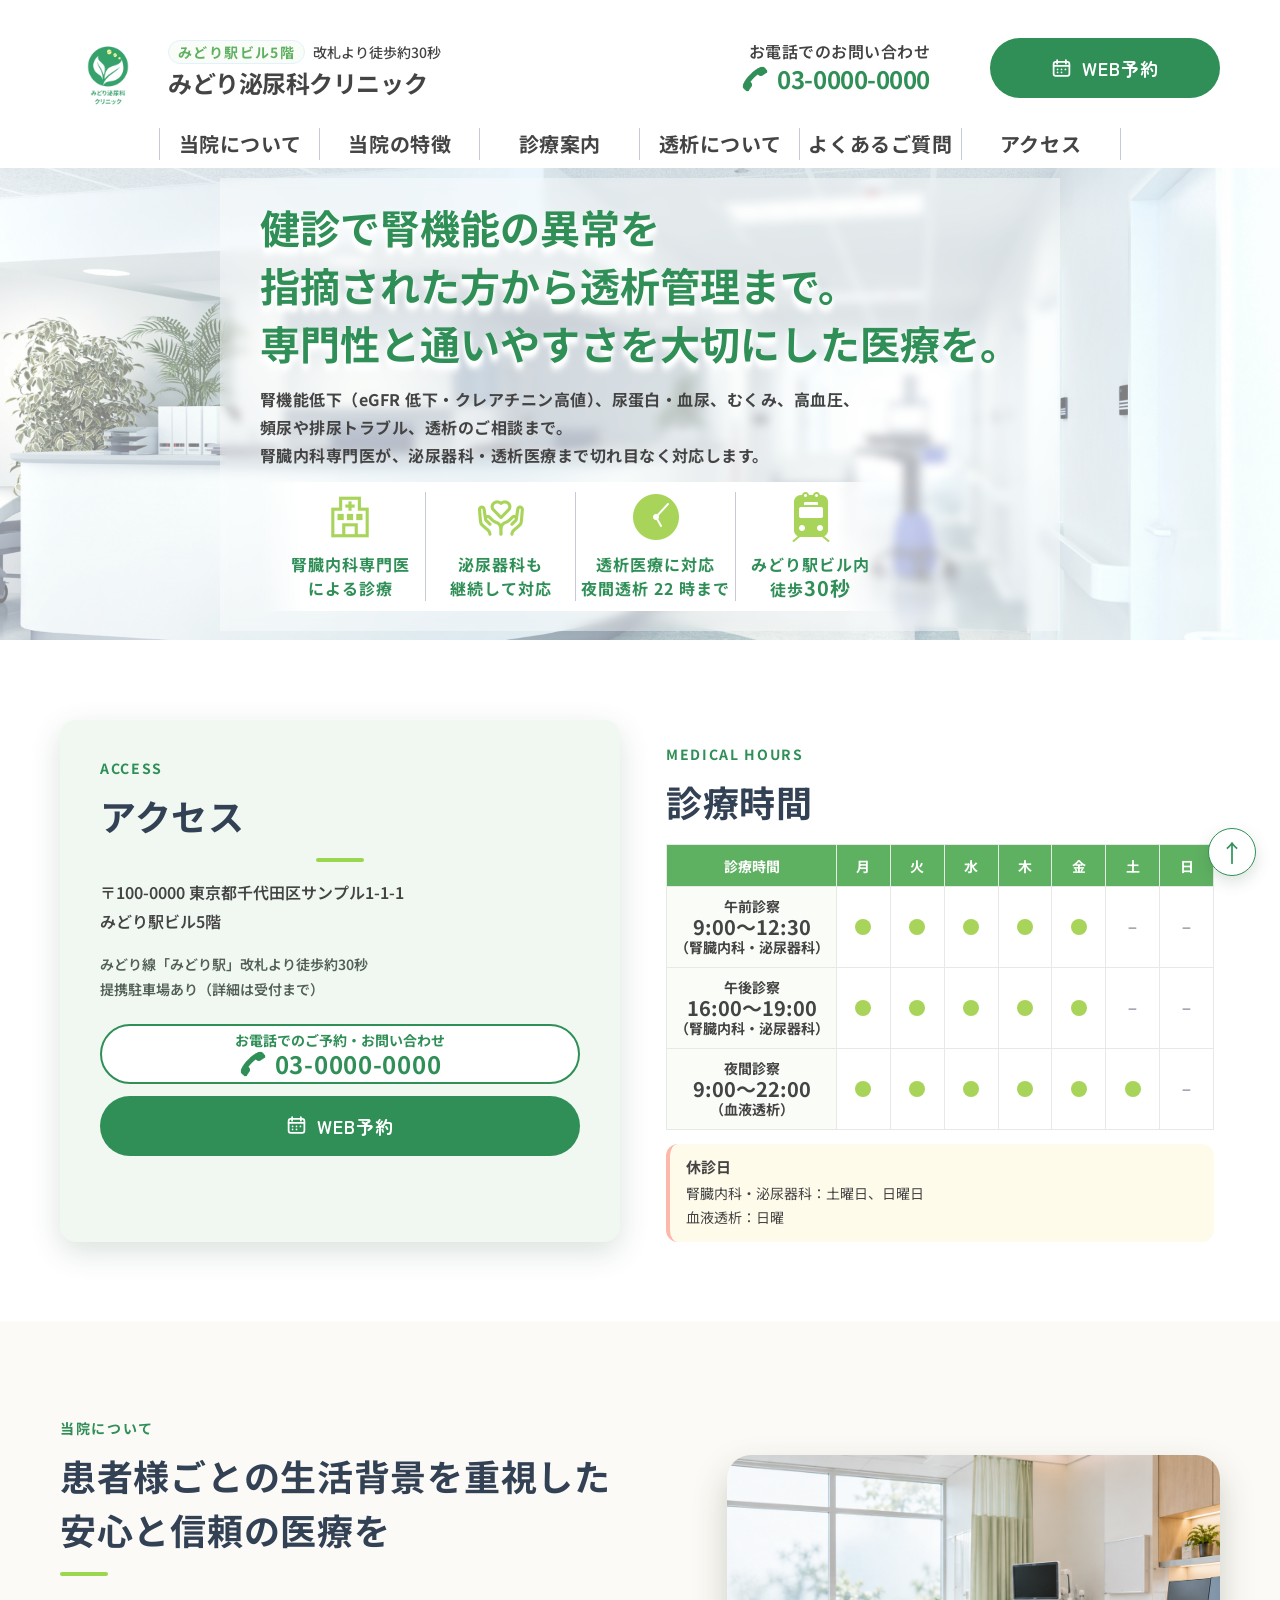
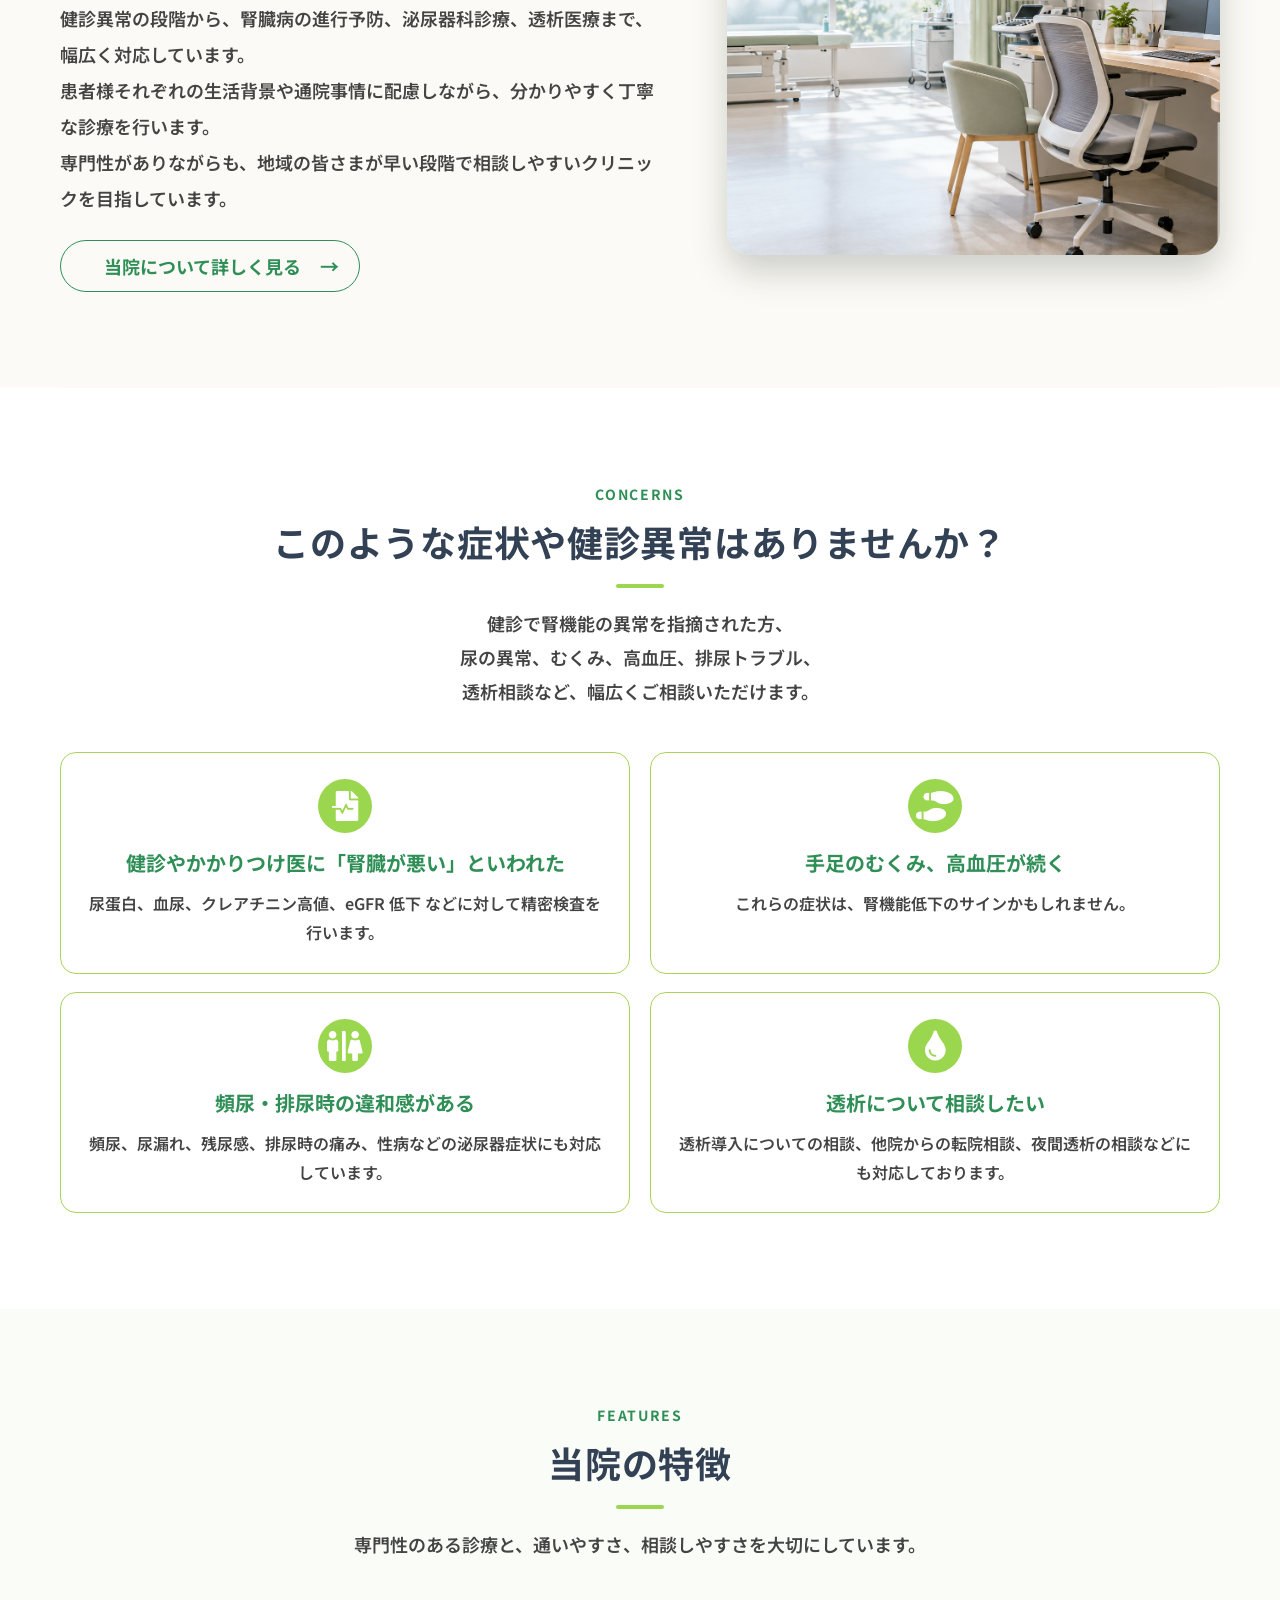
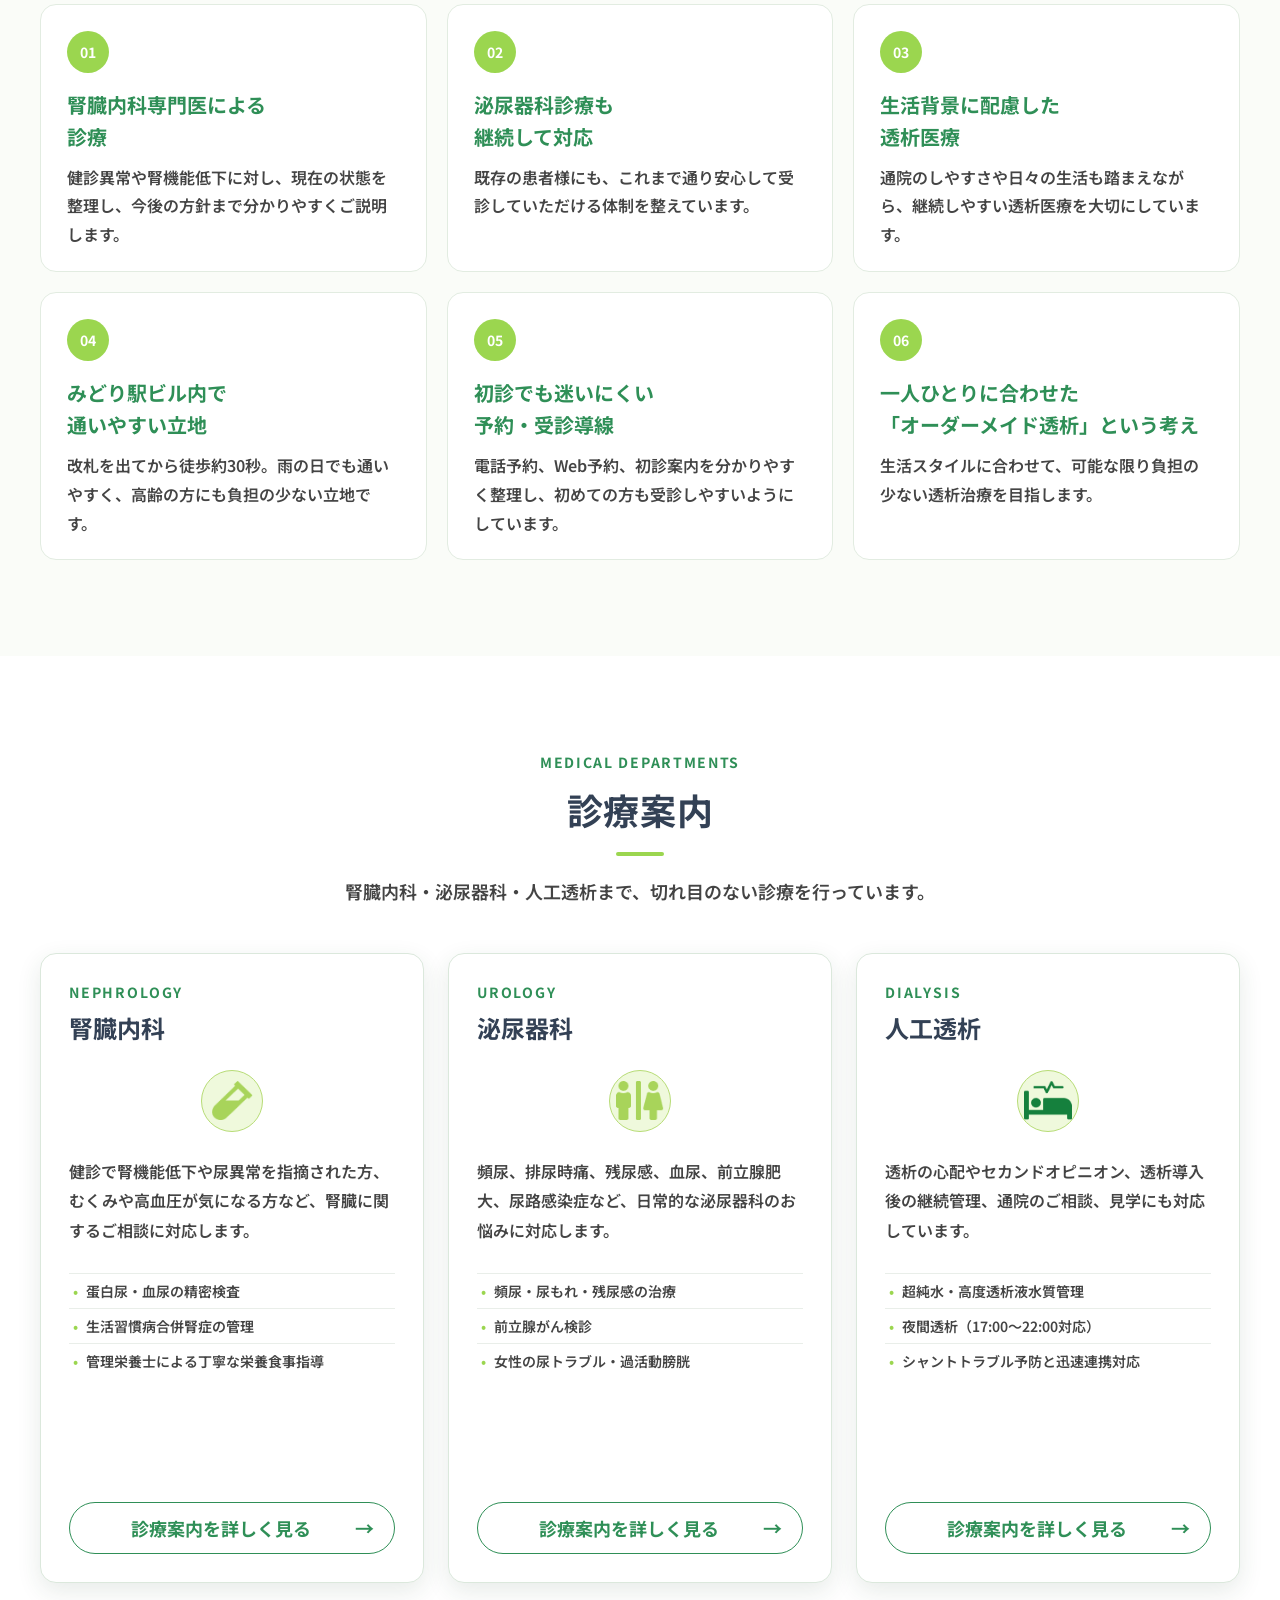
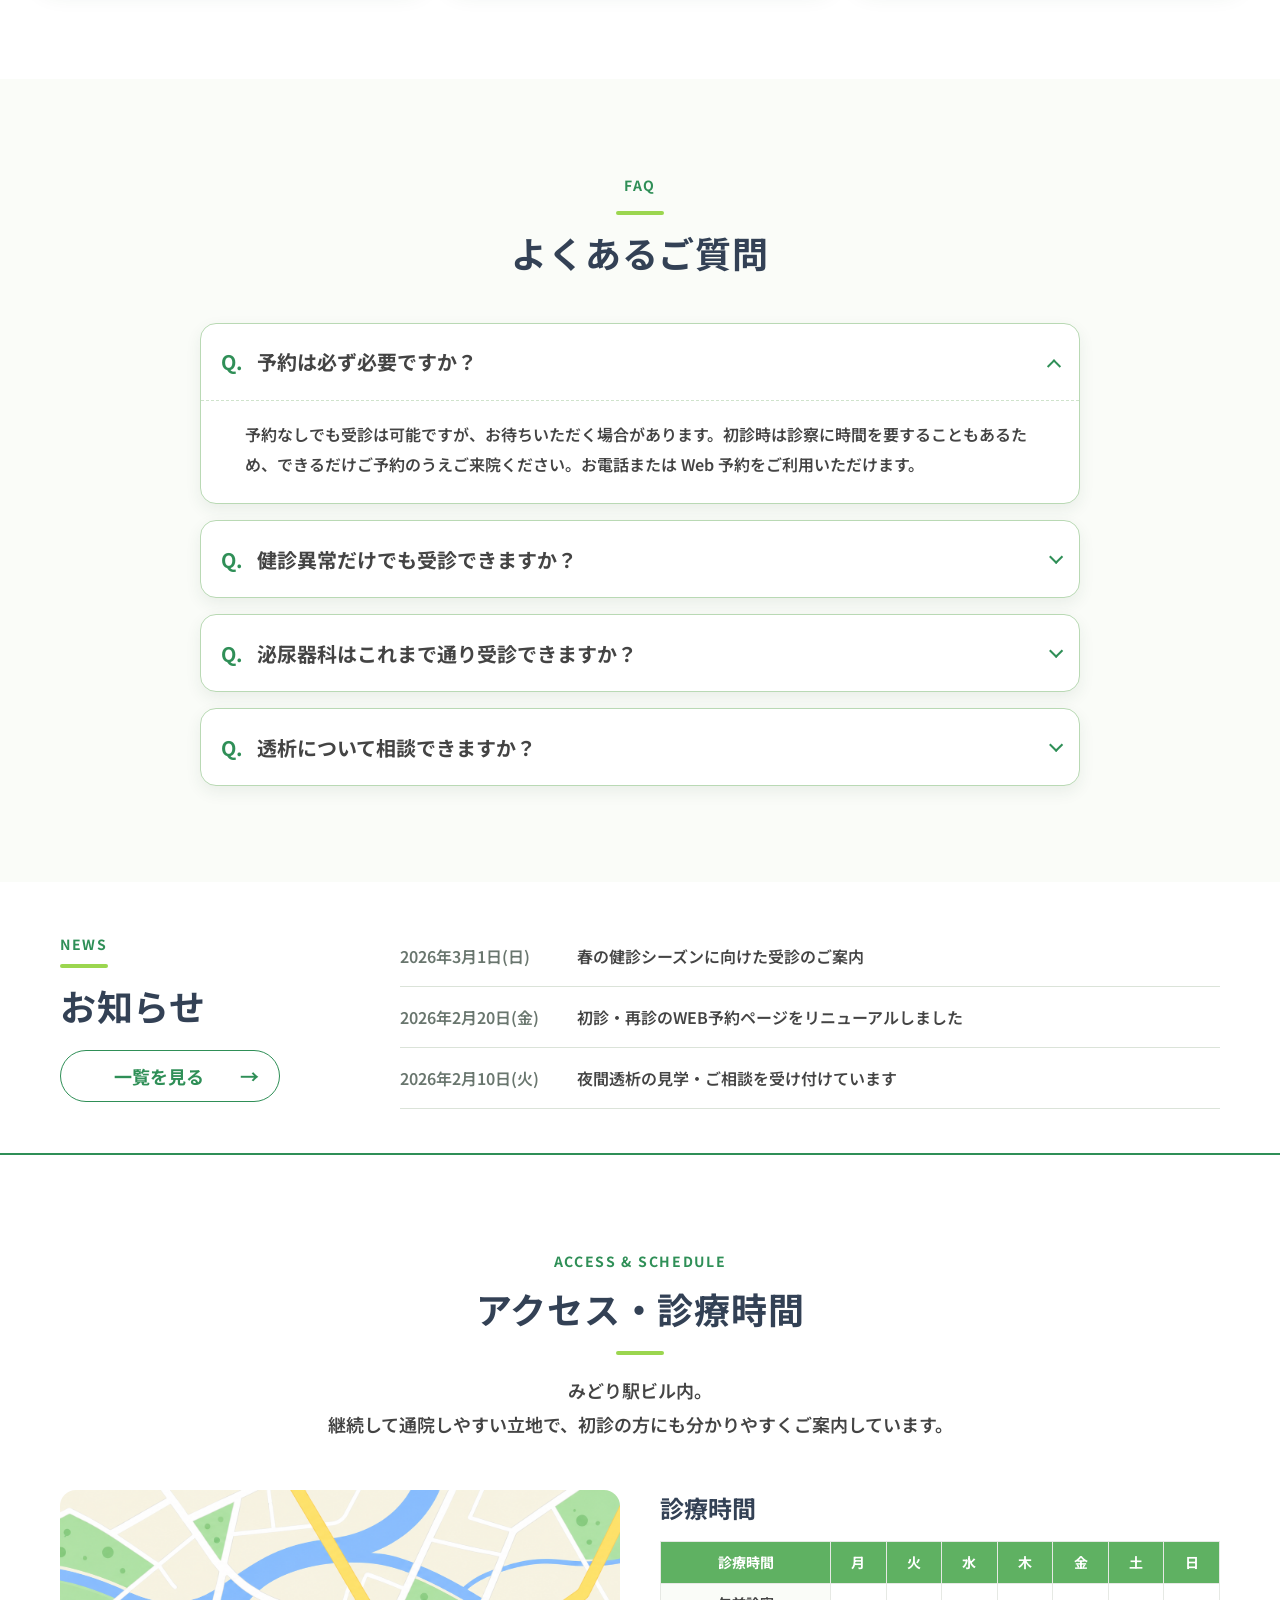
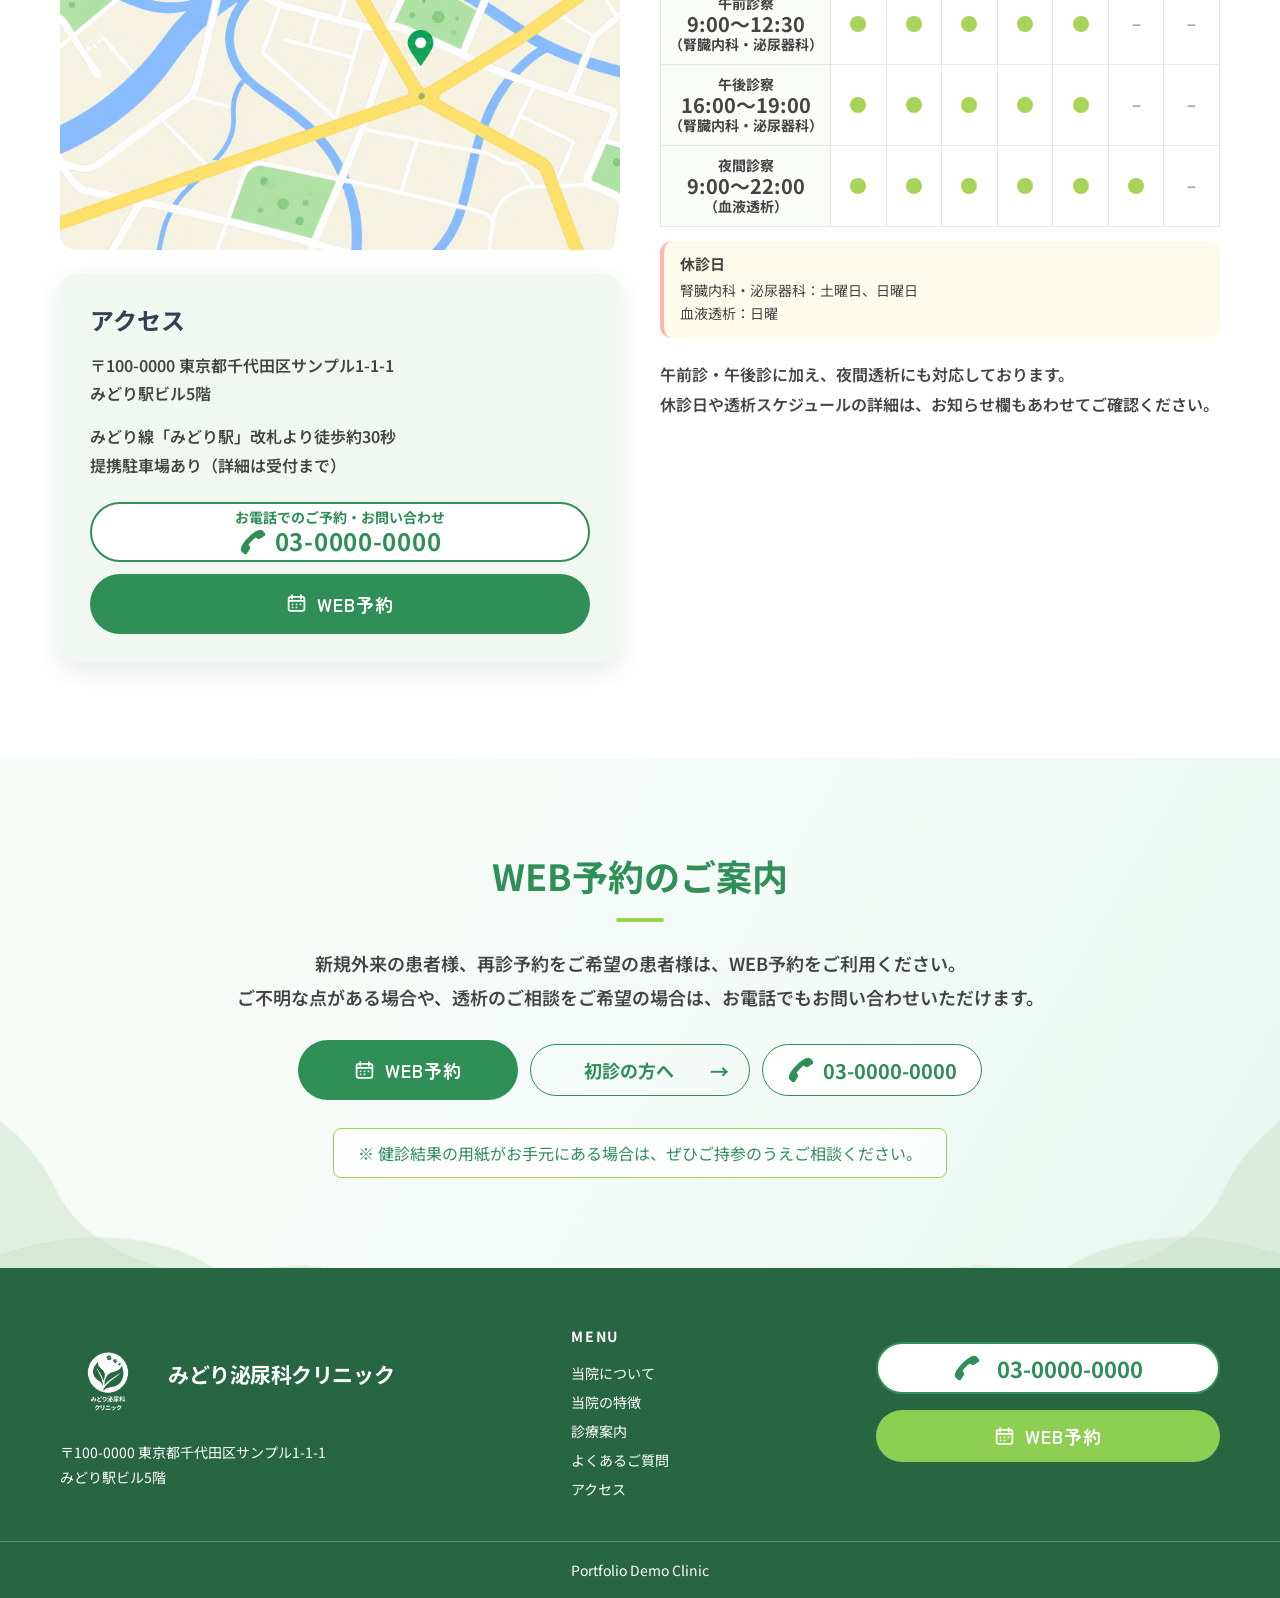
==== commit 8930f8e6: "Add files via upload" ====
--- a/index.html
+++ b/index.html
@@ -158,7 +158,7 @@
   </div><div class="closed-days"><h4>休診日</h4><p>腎臓内科・泌尿器科：土曜日、日曜日</p><p>血液透析：日曜</p></div><p class="access-schedule__note">午前診・午後診に加え、夜間透析にも対応しております。<br />休診日や透析スケジュールの詳細は、お知らせ欄もあわせてご確認ください。</p></article></div></div></section>
 
     <!-- Final CTA -->
-    <section class="booking-cta" id="booking"><div class="section-shell"><p>外来予約システム<span class="cta-sp-break"><br /></span>についてのご案内</p><h2>WEB予約のご案内</h2><span></span><div><p>新規外来の患者様、再診予約をご希望の患者様は、WEB予約をご利用ください。<br />ご不明な点がある場合や、透析のご相談をご希望の場合は、お電話でもお問い合わせいただけます。</p><a class="button" href="#booking">WEB予約</a><a class="outline-button" href="#access">初診の方へ <span>→</span></a><a class="booking-cta__phone" href="tel:0300000000"><img src="./images/call.png" alt="" aria-hidden="true" />03-0000-0000</a></div><small>※ 健診結果の用紙がお手元にある場合は、ぜひご持参のうえご相談ください。</small></div></section>
+    <section class="booking-cta" id="booking"><div class="section-shell"><h2>WEB予約のご案内</h2><span></span><div><p>新規外来の患者様、再診予約をご希望の患者様は、WEB予約をご利用ください。<br />ご不明な点がある場合や、透析のご相談をご希望の場合は、お電話でもお問い合わせいただけます。</p><a class="button" href="#booking">WEB予約</a><a class="outline-button" href="#access">初診の方へ <span>→</span></a><a class="booking-cta__phone" href="tel:0300000000"><img src="./images/call.png" alt="" aria-hidden="true" />03-0000-0000</a></div><small>※ 健診結果の用紙がお手元にある場合は、ぜひご持参のうえご相談ください。</small></div></section>
   </main>
 
   <!-- Back to top -->
--- a/css/style.css
+++ b/css/style.css
@@ -198,9 +198,7 @@
 .booking-cta::before { left: -26px; }
 .booking-cta::after { right: -26px; transform: scaleX(-1); }
 .booking-cta > div { position: relative; z-index: 1; }
-.booking-cta > div > p:first-child { margin: 0; color: var(--green); font-size: 36px; font-weight: 700; line-height: 1.5; }
-.cta-sp-break { display: none; }
-.booking-cta h2 { margin: 10px 0 0; color: var(--green); font-size: 28px; }
+.booking-cta h2 { margin: 0; color: var(--green); font-size: 36px; line-height: 1.5; }
 .booking-cta > div > span { display: block; width: 48px; height: 4px; margin: 16px auto 24px; background: var(--lime); }
 .booking-cta > div > div > p { margin: 0; font-size: 18px; font-weight: 600; line-height: 1.9; }
 .booking-cta .button, .booking-cta .outline-button { display: inline-flex; justify-content: center; width: 220px; margin: 26px 6px 0; vertical-align: middle; }
@@ -331,8 +329,8 @@
   .section-heading > p:last-child { font-size: 18px; line-height: 1.8; text-wrap: pretty; word-break: normal; overflow-wrap: anywhere; }
   .outline-button { min-width: 210px; height: 50px; font-size: 18px; }
   .about { grid-template-columns: 1fr; gap: 28px; padding-block: 64px; }
-  .about__copy h2 { width: 100%; max-width: none; font-size: 26px; line-height: 1.5; letter-spacing: -.02em; text-wrap: balance; word-break: normal; overflow-wrap: normal; line-break: strict; }
-  .about__copy h2 br { display: none; }
+  .about__copy h2 { width: 100%; max-width: none; font-size: 22px; line-height: 1.55; letter-spacing: -.02em; text-wrap: balance; word-break: normal; overflow-wrap: normal; line-break: strict; }
+  .about__copy h2 br { display: block; }
   .about__copy > p:not(.section-kicker) { width: 100%; max-width: none; margin: 20px 0; font-size: 18px; line-height: 1.9; text-wrap: pretty; word-break: normal; overflow-wrap: normal; }
   .about__copy > p:not(.section-kicker) br { display: none; }
   .about__copy .outline-button { width: 100%; min-width: 0; }
@@ -387,8 +385,6 @@
   .booking-cta::before { left: -24px; }
   .booking-cta::after { right: -24px; }
   .booking-cta h2 { font-size: 26px; }
-  .booking-cta > div > p:first-child { text-wrap: balance; word-break: normal; overflow-wrap: normal; line-break: strict; }
-  .cta-sp-break { display: inline; }
   .booking-cta > div > div > p { font-size: 16px; }
   .booking-cta .button, .booking-cta .outline-button { display: flex; width: 100%; margin: 14px auto 0; }
   .booking-cta__phone { display: flex; width: 100%; margin: 8px auto 0; font-size: 18px; }
